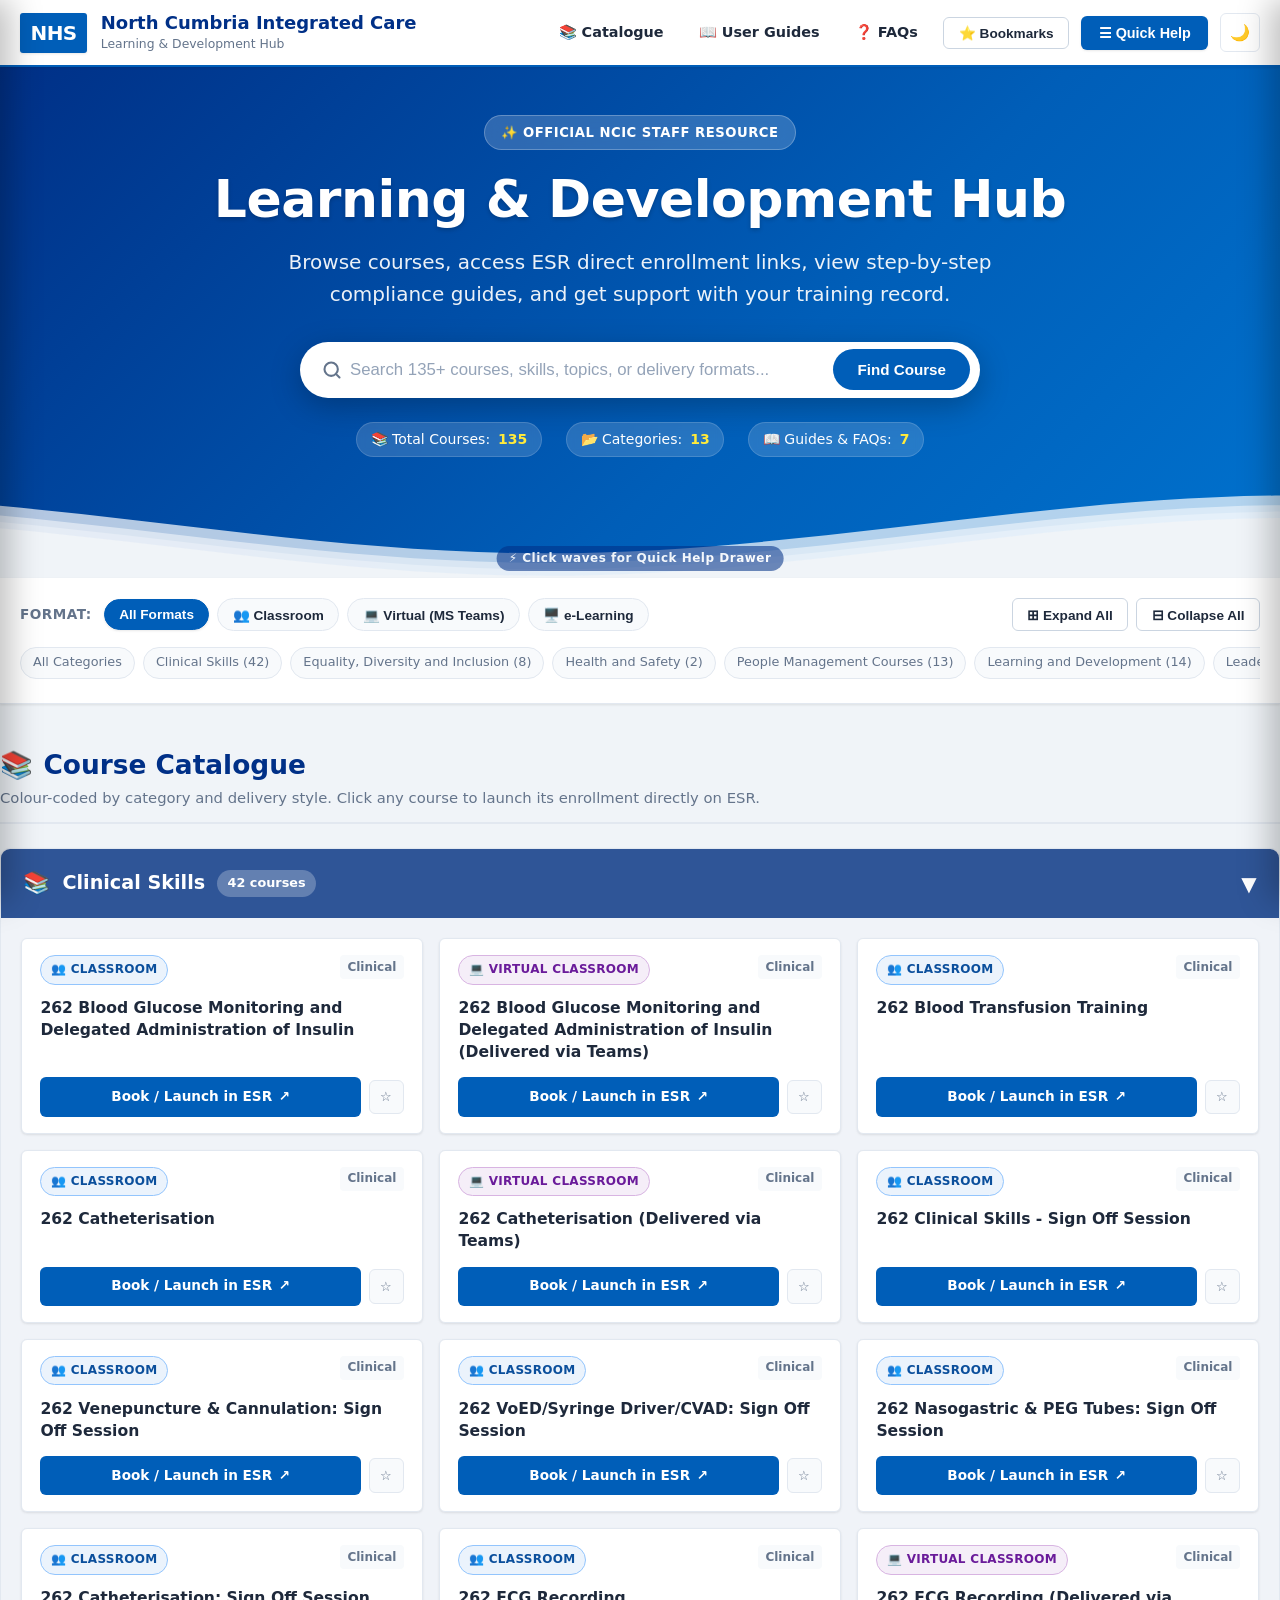
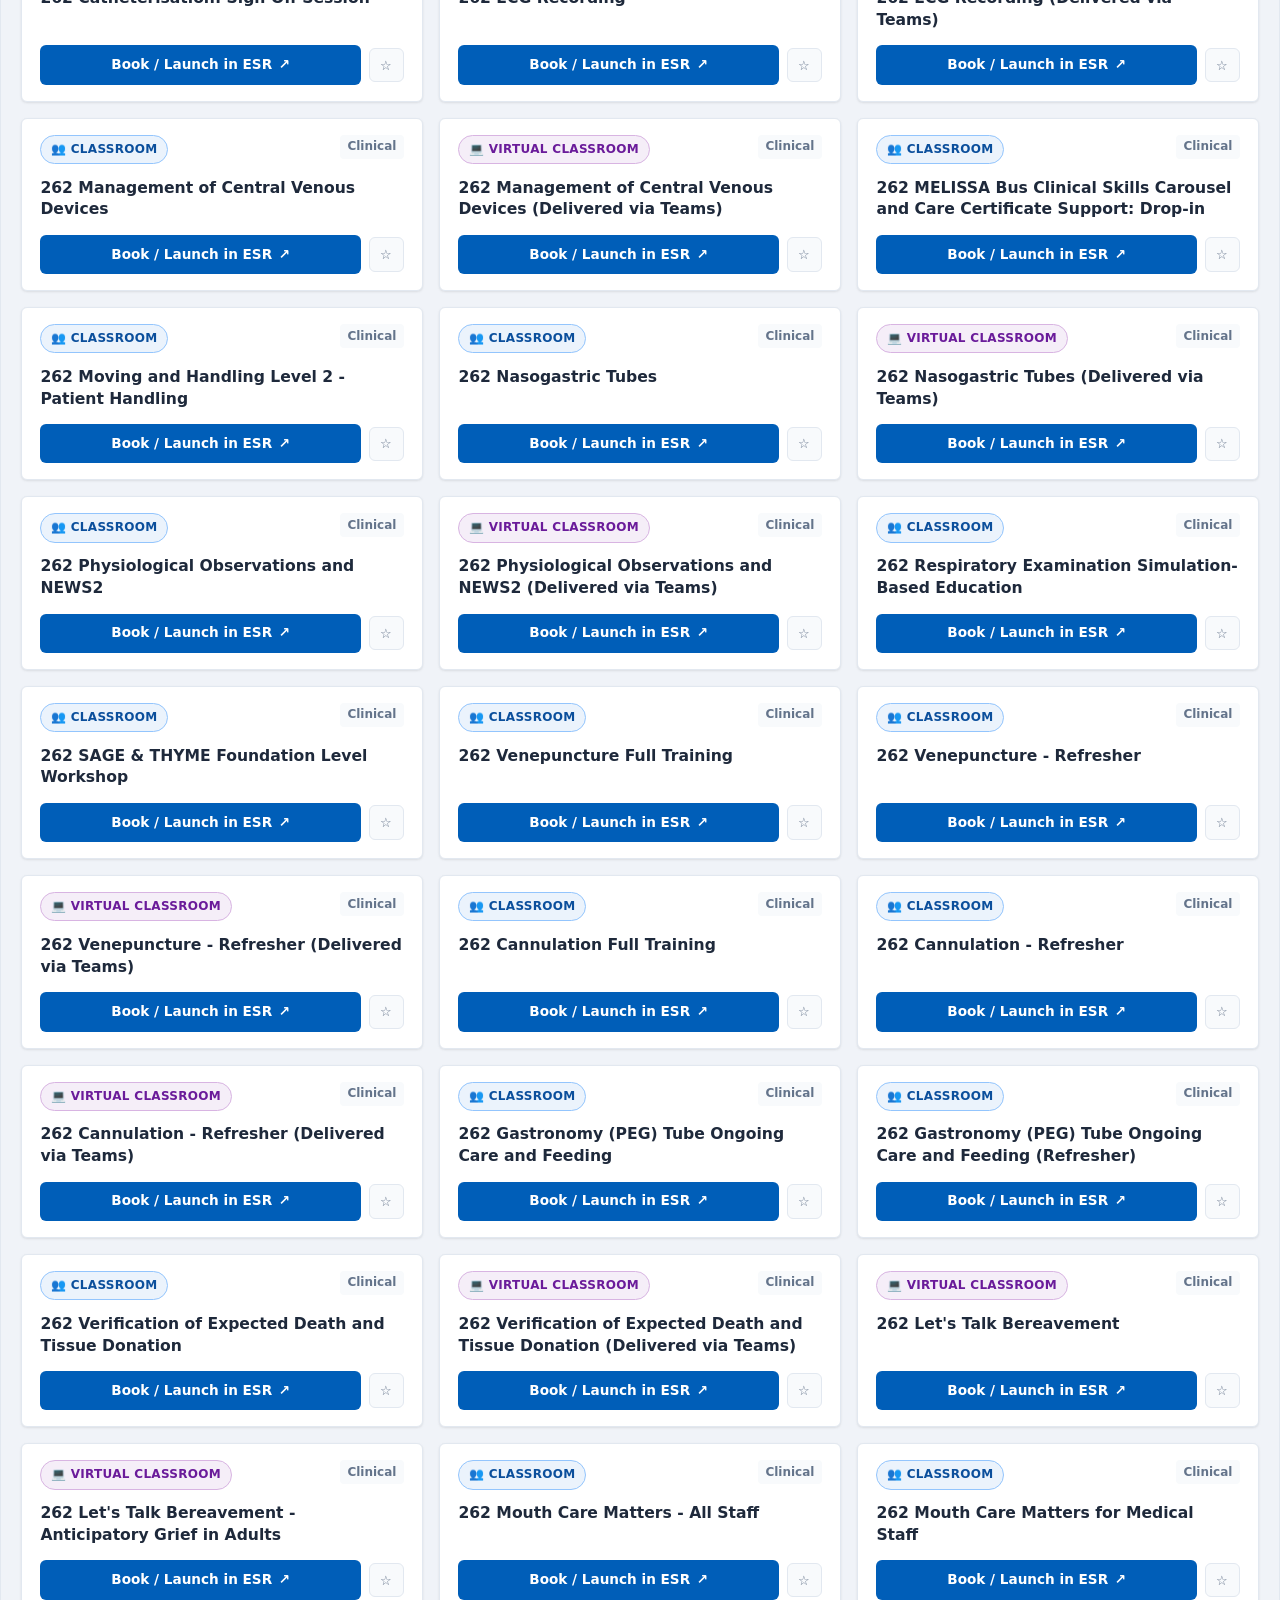
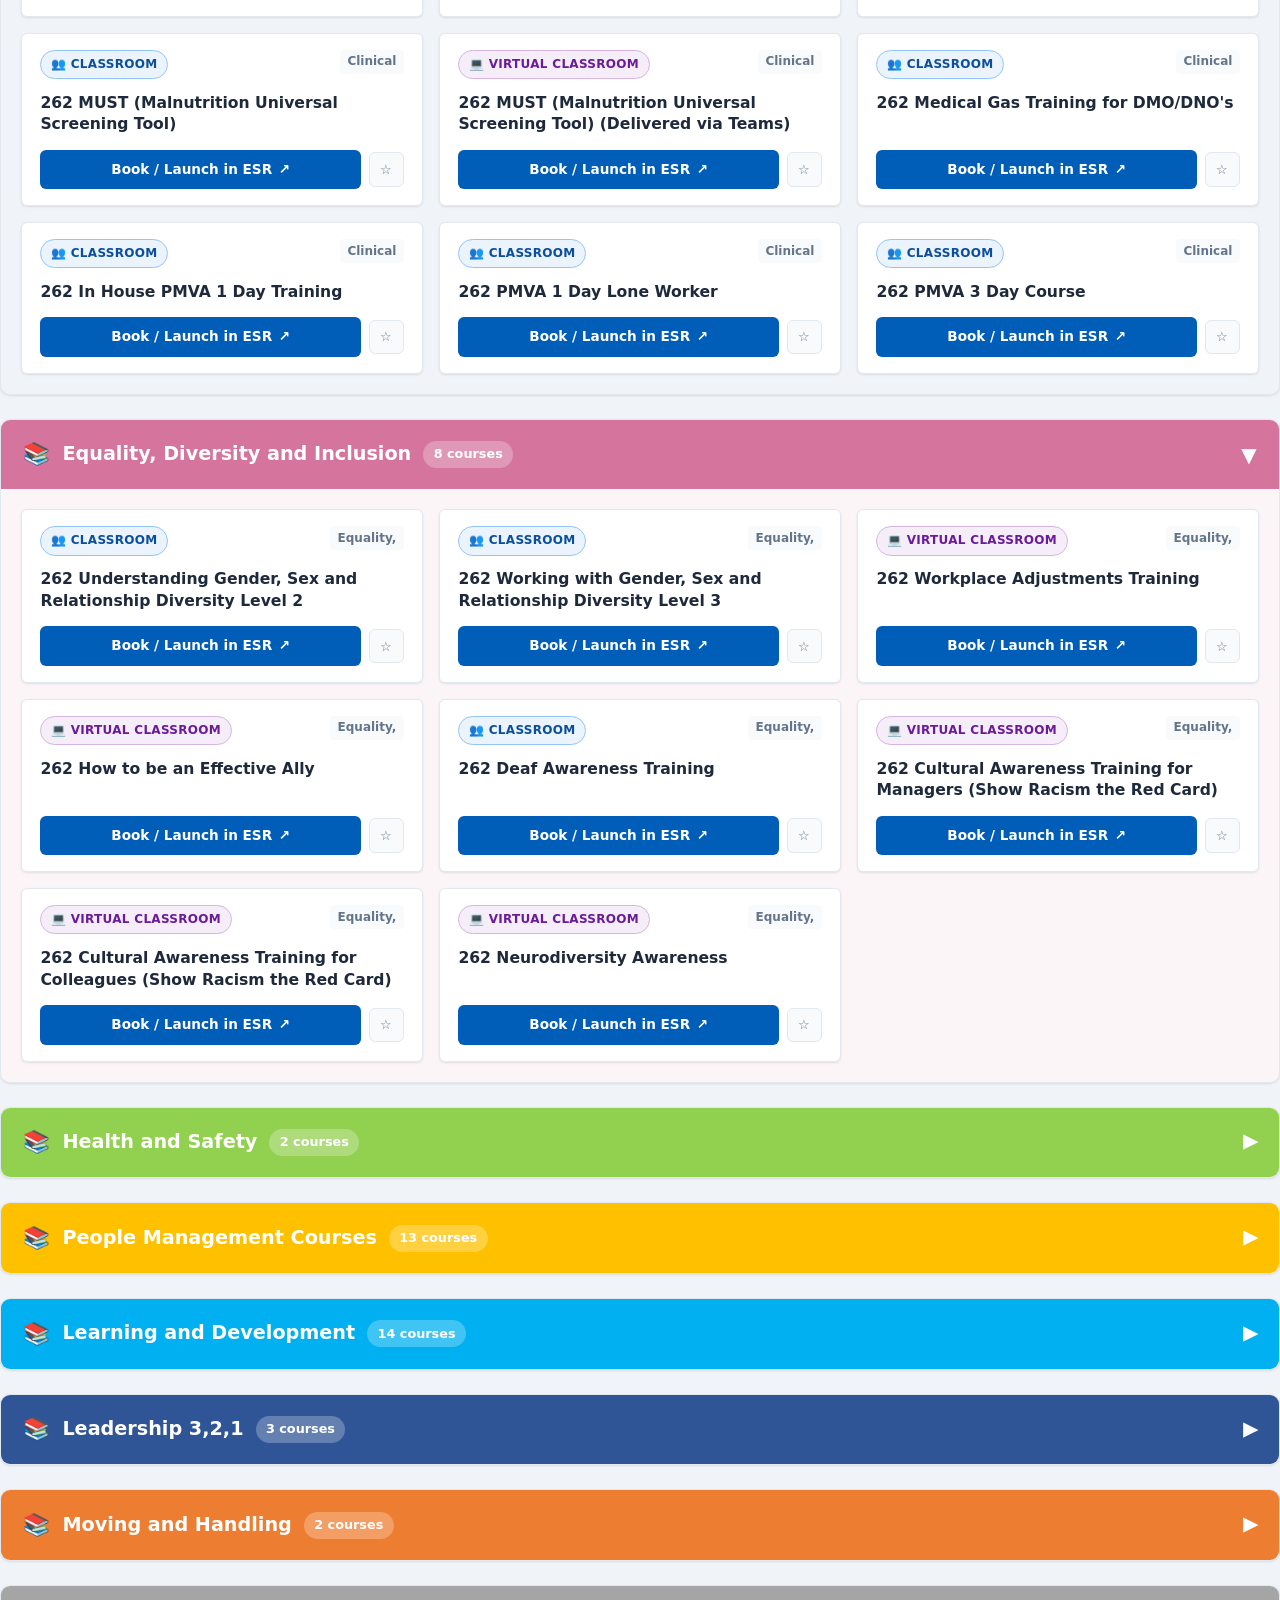
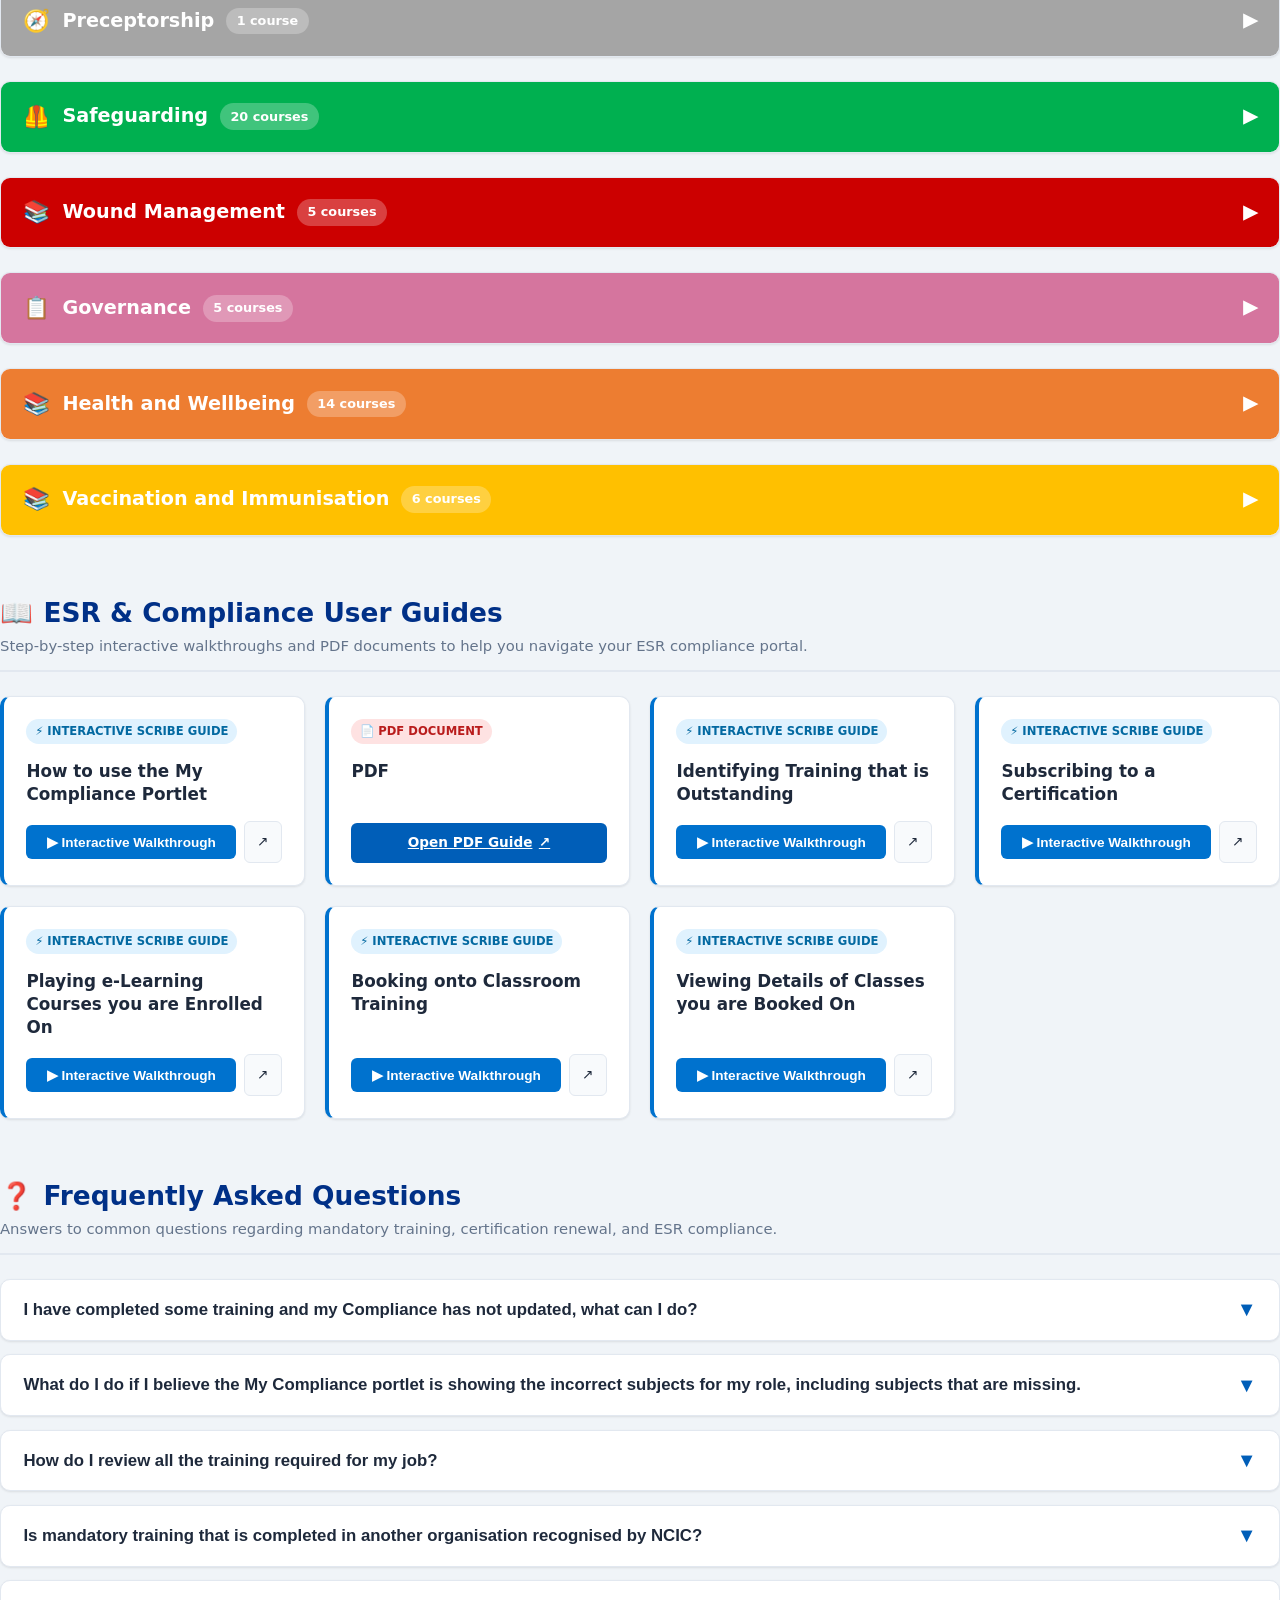
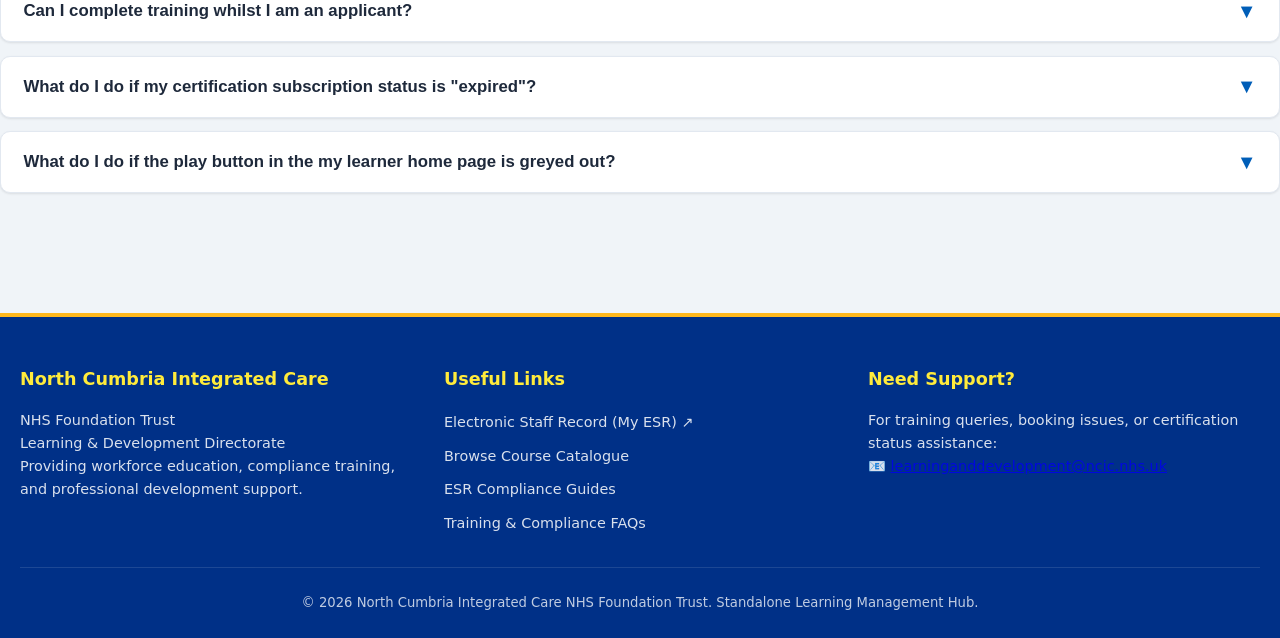
==== index.html @ 0f199d9f "new file:   .DS_Store 	new file:   OldCode.html 	new file:   README.md 	new file:   css/styles.css 	" ====
<!DOCTYPE html>
<html lang="en-GB">
<head>
  <meta charset="UTF-8">
  <meta name="viewport" content="width=device-width, initial-scale=1.0">
  <meta name="description" content="NCIC Learning & Development Hub - Course catalogue, ESR booking links, user guides, and compliance training for North Cumbria Integrated Care NHS Foundation Trust.">
  <meta name="theme-color" content="#005EB8">
  <title>NCIC Learning Management | Learning & Development Hub</title>

  <!-- Preconnect & Stylesheet -->
  <link rel="stylesheet" href="css/styles.css">
  <link rel="icon" href="data:image/svg+xml,<svg xmlns='http://www.w3.org/2000/svg' viewBox='0 0 100 100'><rect width='100' height='100' fill='%23005EB8'/><text x='50%' y='65%' font-family='sans-serif' font-weight='bold' font-size='40' fill='white' text-anchor='middle'>NHS</text></svg>">
</head>
<body>

  <!-- Accessible Skip Link -->
  <a href="#catalogue" class="skip-link">Skip to main course catalogue</a>

  <!-- ==========================================================================
       Site Header
       ========================================================================== -->
  <header class="site-header" role="banner">
    <div class="container header-container">
      <a href="#top" class="brand-section" aria-label="NCIC Learning Management Home">
        <div class="nhs-logo-badge">NHS</div>
        <div class="brand-text">
          <span class="brand-title">North Cumbria Integrated Care</span>
          <span class="brand-sub">Learning &amp; Development Hub</span>
        </div>
      </a>

      <nav class="nav-actions" role="navigation" aria-label="Main Navigation">
        <ul class="nav-links">
          <li><a href="#catalogue" class="nav-link">📚 Catalogue</a></li>
          <li><a href="#guides" class="nav-link">📖 User Guides</a></li>
          <li><a href="#faqs" class="nav-link">❓ FAQs</a></li>
        </ul>

        <!-- Bookmarks Trigger -->
        <button id="btnBookmarksTrigger" class="btn-secondary" aria-label="View Saved Bookmarks" title="View Saved Bookmarks">
          <span>⭐ Bookmarks</span>
          <span id="bookmarkBadge" class="badge" style="display:none;">0</span>
        </button>

        <!-- Help Drawer Trigger -->
        <button id="btnHelpTrigger" class="btn-drawer-trigger" aria-label="Open Quick Help Drawer">
          <span>☰ Quick Help</span>
        </button>

        <!-- Dark / Light Theme Toggle -->
        <button id="themeToggleBtn" class="theme-toggle-btn" aria-label="Toggle Dark Mode" title="Toggle theme">
          🌙
        </button>
      </nav>
    </div>
  </header>

  <!-- ==========================================================================
       Hero Section with Gentle Waves
       ========================================================================== -->
  <section class="hero-section" id="top">
    <div class="container hero-inner">
      <div class="hero-pill">✨ Official NCIC Staff Resource</div>
      <h1 class="hero-title">Learning &amp; Development Hub</h1>
      <p class="hero-description">
        Browse courses, access ESR direct enrollment links, view step-by-step compliance guides, and get support with your training record.
      </p>

      <!-- Instant Live Search Bar -->
      <div class="hero-search-wrapper">
        <div class="hero-search-box">
          <svg width="20" height="20" viewBox="0 0 24 24" fill="none" stroke="currentColor" stroke-width="2.5" stroke-linecap="round" stroke-linejoin="round" aria-hidden="true">
            <circle cx="11" cy="11" r="8"></circle>
            <line x1="21" y1="21" x2="16.65" y2="16.65"></line>
          </svg>
          <input 
            type="search" 
            id="heroSearchInput" 
            class="hero-search-input" 
            placeholder="Search 135+ courses, skills, topics, or delivery formats..." 
            aria-label="Search courses"
            autocomplete="off"
          >
          <button id="heroSearchClear" class="hero-search-clear" aria-label="Clear search input">✕</button>
          <button id="heroSearchBtn" class="hero-search-btn" aria-label="Search">Find Course</button>
        </div>
      </div>

      <!-- Quick Metrics -->
      <div class="hero-quick-stats">
        <div class="hero-stat-badge">
          <span>📚 Total Courses:</span>
          <strong id="statTotalCourses">135</strong>
        </div>
        <div class="hero-stat-badge">
          <span>📂 Categories:</span>
          <strong id="statTotalCategories">13</strong>
        </div>
        <div class="hero-stat-badge">
          <span>📖 Guides &amp; FAQs:</span>
          <strong id="statTotalGuides">14</strong>
        </div>
      </div>
    </div>

    <!-- Gentle Wave SVG Parallax (Clickable Trigger for Help Drawer) -->
    <div class="waves-container" id="waveClickTrigger" title="Click wave banner to open quick help">
      <svg class="wavesflex" xmlns="http://www.w3.org/2000/svg" xmlns:xlink="http://www.w3.org/1999/xlink" viewBox="0 24 150 28" preserveAspectRatio="none" shape-rendering="auto">
        <defs>
          <path id="gentle-wave" d="M-160 44c30 0 58-18 88-18s 58 18 88 18 58-18 88-18 58 18 88 18 v44h-352z" />
        </defs>
        <g class="wavesparallax">
          <use xlink:href="#gentle-wave" x="48" y="0" fill="rgba(255,255,255,0.7)" />
          <use xlink:href="#gentle-wave" x="48" y="3" fill="rgba(255,255,255,0.5)" />
          <use xlink:href="#gentle-wave" x="48" y="5" fill="rgba(255,255,255,0.3)" />
          <use xlink:href="#gentle-wave" x="48" y="7" fill="var(--bg-page)" />
        </g>
      </svg>
      <div class="wave-hint">⚡ Click waves for Quick Help Drawer</div>
    </div>
  </section>

  <!-- ==========================================================================
       Controls & Filters Bar
       ========================================================================== -->
  <section class="controls-section" aria-label="Course Filters and Navigation">
    <div class="container controls-wrapper">
      
      <!-- Filter Row -->
      <div class="filter-row">
        <!-- Delivery Format Pills -->
        <div class="filter-group">
          <span class="filter-label">Format:</span>
          <button class="filter-pill format-filter-pill active" data-format="all">
            All Formats
          </button>
          <button class="filter-pill format-filter-pill" data-format="Classroom">
            👥 Classroom
          </button>
          <button class="filter-pill format-filter-pill" data-format="Virtual Classroom">
            💻 Virtual (MS Teams)
          </button>
          <button class="filter-pill format-filter-pill" data-format="e-Learning">
            🖥️ e-Learning
          </button>
        </div>

        <!-- Accordion Controls -->
        <div class="action-buttons-group">
          <button id="expandAllBtn" class="btn-secondary" title="Expand all categories">
            <span>⊞ Expand All</span>
          </button>
          <button id="collapseAllBtn" class="btn-secondary" title="Collapse all categories">
            <span>⊟ Collapse All</span>
          </button>
        </div>
      </div>

      <!-- Category Quick Jump Row -->
      <div class="category-jump-row" id="categoryJumpContainer" aria-label="Category Quick Links">
        <!-- Injected dynamically via JS -->
      </div>
    </div>
  </section>

  <!-- ==========================================================================
       Main Content Container
       ========================================================================== -->
  <main class="container main-content" id="mainContent">

    <!-- Active Filter / Search Results Bar -->
    <div id="resultsStatusBar" class="results-status-bar" style="display:none;">
      <div id="resultsCount" class="results-count">Showing matching courses</div>
      <button id="resultsResetBtn" class="results-reset-btn">✕ Reset Filters</button>
    </div>

    <!-- ======================================================================
         1. Course Catalogue Section
         ====================================================================== -->
    <section id="catalogue" class="content-section" aria-labelledby="catalogueHeading">
      <div class="section-header">
        <div>
          <h2 id="catalogueHeading" class="section-title">
            <span>📚</span> Course Catalogue
          </h2>
          <p class="section-subtitle">
            Colour-coded by category and delivery style. Click any course to launch its enrollment directly on ESR.
          </p>
        </div>
      </div>

      <!-- Categories & Courses Container -->
      <div id="categoriesContainer" class="categories-container">
        <!-- Rendered dynamically by js/app.js from js/data.js -->
      </div>

      <!-- Empty State -->
      <div id="emptyState" class="empty-state" style="display:none;">
        <div class="empty-state-icon">🔍</div>
        <h3>No courses found</h3>
        <p>We couldn't find any courses matching your current search and format filters. Try adjusting your keywords or clearing the filter.</p>
        <button class="btn-secondary" onclick="document.getElementById('resultsResetBtn').click()">Clear All Filters</button>
      </div>
    </section>

    <!-- ======================================================================
         2. User Guides & Compliance Help Section
         ====================================================================== -->
    <section id="guides" class="content-section" aria-labelledby="guidesHeading">
      <div class="section-header">
        <div>
          <h2 id="guidesHeading" class="section-title">
            <span>📖</span> ESR &amp; Compliance User Guides
          </h2>
          <p class="section-subtitle">
            Step-by-step interactive walkthroughs and PDF documents to help you navigate your ESR compliance portal.
          </p>
        </div>
      </div>

      <!-- Guides Grid Container -->
      <div id="guidesContainer" class="guides-grid">
        <!-- Rendered dynamically by js/app.js from js/data.js -->
      </div>
    </section>

    <!-- ======================================================================
         3. Frequently Asked Questions (FAQs) Section
         ====================================================================== -->
    <section id="faqs" class="content-section" aria-labelledby="faqsHeading">
      <div class="section-header">
        <div>
          <h2 id="faqsHeading" class="section-title">
            <span>❓</span> Frequently Asked Questions
          </h2>
          <p class="section-subtitle">
            Answers to common questions regarding mandatory training, certification renewal, and ESR compliance.
          </p>
        </div>
      </div>

      <!-- FAQs Container -->
      <div id="faqsContainer" class="faqs-container">
        <!-- Rendered dynamically by js/app.js from js/data.js -->
      </div>
    </section>
  </main>

  <!-- ==========================================================================
       Slide-out Help Drawer (Replaces old LifeRay Sidenav)
       ========================================================================== -->
  <div id="helpDrawerBackdrop" class="drawer-backdrop" aria-hidden="true"></div>
  <aside id="helpDrawer" class="help-drawer" role="dialog" aria-labelledby="drawerTitle" aria-modal="true">
    <div class="drawer-header">
      <h3 id="drawerTitle">Learning &amp; Development Help</h3>
      <button id="btnHelpClose" class="btn-drawer-close" aria-label="Close help drawer">✕</button>
    </div>
    <div class="drawer-body">
      
      <!-- Quick Navigation -->
      <div>
        <div class="drawer-section-title">Quick Navigation</div>
        <ul class="drawer-links-list">
          <li class="drawer-link-item">
            <a href="#catalogue" onclick="NCICApp.closeHelpDrawer()">
              <span>📚 Course Catalogue (135 Courses)</span>
              <span>→</span>
            </a>
          </li>
          <li class="drawer-link-item">
            <a href="#guides" onclick="NCICApp.closeHelpDrawer()">
              <span>📖 ScribeHow &amp; PDF Guides</span>
              <span>→</span>
            </a>
          </li>
          <li class="drawer-link-item">
            <a href="#faqs" onclick="NCICApp.closeHelpDrawer()">
              <span>❓ Compliance FAQs</span>
              <span>→</span>
            </a>
          </li>
        </ul>
      </div>

      <!-- Essential Guides Quick Links -->
      <div>
        <div class="drawer-section-title">Essential User Guides</div>
        <ul class="drawer-links-list">
          <li class="drawer-link-item">
            <a href="https://scribehow.com/embed/How_to_Use_the_Compliance_Portlet__9dOjYztbRxGKyPVBHEPkZg" target="_blank" rel="noopener noreferrer">
              <span>How to use My Compliance Portlet</span>
              <span>↗</span>
            </a>
          </li>
          <li class="drawer-link-item">
            <a href="https://my.esr.nhs.uk/dashboard/webdav/cumbria-partnership-nhs-trust-262-/document_library/L%26D/HowtoUsetheCompliancePortlet.pdf" target="_blank" rel="noopener noreferrer">
              <span>Compliance Portlet (PDF Guide)</span>
              <span>↗</span>
            </a>
          </li>
          <li class="drawer-link-item">
            <a href="https://scribehow.com/shared/How_to_Use_the_Compliance_Portlet_Copy__2Xdu0UgvQhKTuyWdU_F2lA#e8ec4826" target="_blank" rel="noopener noreferrer">
              <span>Subscribing to a Certification</span>
              <span>↗</span>
            </a>
          </li>
          <li class="drawer-link-item">
            <a href="https://scribehow.com/shared/How_to_Use_the_Compliance_Portlet_Copy__2Xdu0UgvQhKTuyWdU_F2lA#684f48f5" target="_blank" rel="noopener noreferrer">
              <span>Playing e-Learning Courses</span>
              <span>↗</span>
            </a>
          </li>
          <li class="drawer-link-item">
            <a href="https://scribehow.com/shared/How_to_Use_the_Compliance_Portlet_Copy__2Xdu0UgvQhKTuyWdU_F2lA#22b100c3" target="_blank" rel="noopener noreferrer">
              <span>Booking onto Classroom Training</span>
              <span>↗</span>
            </a>
          </li>
        </ul>
      </div>

      <!-- Contact L&D Team Card -->
      <div class="contact-card">
        <h4>Need further assistance?</h4>
        <p>If your training record has not updated or you have questions regarding role requirements, contact the L&amp;D Team:</p>
        <p>
          📧 <strong>Email:</strong> <a href="mailto:learninganddevelopment@ncic.nhs.uk">learninganddevelopment@ncic.nhs.uk</a>
        </p>
        <p style="font-size: 0.8rem; margin-top: 0.5rem; color: var(--text-muted);">
          Please allow up to 24 hours for completed e-learning and subscriptions to reflect in your My Compliance portlet.
        </p>
      </div>

    </div>
  </aside>

  <!-- ==========================================================================
       Slide-out Bookmarks Drawer
       ========================================================================== -->
  <div id="bookmarksDrawerBackdrop" class="drawer-backdrop" aria-hidden="true"></div>
  <aside id="bookmarksDrawer" class="bookmarks-drawer" role="dialog" aria-labelledby="bookmarksTitle" aria-modal="true">
    <div class="drawer-header" style="background: var(--nhs-blue);">
      <h3 id="bookmarksTitle">⭐ My Saved Courses</h3>
      <button id="btnBookmarksClose" class="btn-drawer-close" aria-label="Close bookmarks drawer">✕</button>
    </div>
    <div class="drawer-body">
      <p style="font-size: 0.85rem; color: var(--text-muted);">
        Your shortlisted courses are saved in this browser for quick reference when logging into ESR.
      </p>
      <ul id="bookmarksList" class="bookmarks-list">
        <!-- Rendered dynamically -->
      </ul>
      <div style="margin-top: auto; padding-top: 1rem; border-top: 1px solid var(--border-light); display: flex; gap: 0.5rem;">
        <button id="btnClearBookmarks" class="btn-secondary" style="flex: 1; color: var(--nhs-emergency-red); justify-content: center;">
          Clear All
        </button>
        <button class="btn-secondary" onclick="window.print()" style="flex: 1; justify-content: center;">
          🖨️ Print List
        </button>
      </div>
    </div>
  </aside>

  <!-- ==========================================================================
       ScribeHow Interactive Preview Modal
       ========================================================================== -->
  <div id="guideModalBackdrop" class="modal-backdrop" aria-hidden="true">
    <div id="guideModal" class="modal-dialog" role="dialog" aria-labelledby="guideModalTitle" aria-modal="true">
      <div class="modal-header">
        <h3 id="guideModalTitle">Interactive Walkthrough</h3>
        <button id="btnGuideModalClose" class="btn-modal-close" aria-label="Close walkthrough modal">✕</button>
      </div>
      <div class="modal-body">
        <iframe id="guideModalIframe" class="modal-iframe" title="ScribeHow Walkthrough Viewer" src="about:blank" allowfullscreen></iframe>
      </div>
    </div>
  </div>

  <!-- Toast Notification Popup -->
  <div id="toastNotification" class="toast-notification" role="status" aria-live="polite"></div>

  <!-- ==========================================================================
       Site Footer
       ========================================================================== -->
  <footer class="site-footer" role="contentinfo">
    <div class="container">
      <div class="footer-grid">
        <div class="footer-col">
          <h4>North Cumbria Integrated Care</h4>
          <p>
            NHS Foundation Trust<br>
            Learning &amp; Development Directorate<br>
            Providing workforce education, compliance training, and professional development support.
          </p>
        </div>
        <div class="footer-col">
          <h4>Useful Links</h4>
          <ul class="footer-links">
            <li><a href="https://my.esr.nhs.uk" target="_blank" rel="noopener noreferrer">Electronic Staff Record (My ESR) ↗</a></li>
            <li><a href="#catalogue">Browse Course Catalogue</a></li>
            <li><a href="#guides">ESR Compliance Guides</a></li>
            <li><a href="#faqs">Training &amp; Compliance FAQs</a></li>
          </ul>
        </div>
        <div class="footer-col">
          <h4>Need Support?</h4>
          <p>
            For training queries, booking issues, or certification status assistance:<br>
            📧 <a href="mailto:learninganddevelopment@ncic.nhs.uk">learninganddevelopment@ncic.nhs.uk</a>
          </p>
        </div>
      </div>
      <div class="footer-bottom">
        <p>&copy; 2026 North Cumbria Integrated Care NHS Foundation Trust. Standalone Learning Management Hub.</p>
      </div>
    </div>
  </footer>

  <!-- Scripts -->
  <script src="js/data.js"></script>
  <script src="js/app.js"></script>
</body>
</html>
---- css/styles.css ----
/* ==========================================================================
   NCIC Learning & Development Management Hub - Stylesheet
   Design System: NHS Digital / Modern Clean Aesthetic
   ========================================================================== */

:root {
  /* NHS Core Color Palette */
  --nhs-blue: #005EB8;
  --nhs-dark-blue: #003087;
  --nhs-bright-blue: #0072CE;
  --nhs-light-blue: #41B6E6;
  --nhs-aqua-green: #00A499;
  --nhs-green: #007F3B;
  --nhs-dark-pink: #7C2855;
  --nhs-yellow: #FFB81C;
  --nhs-warm-yellow: #FFEB3B;
  --nhs-emergency-red: #DA291C;
  
  /* Neutral Palette */
  --bg-page: #F0F4F8;
  --bg-surface: #FFFFFF;
  --bg-surface-elevated: #FFFFFF;
  --bg-subtle: #F8FAFC;
  --text-main: #1E293B;
  --text-muted: #64748B;
  --text-inverse: #FFFFFF;
  --border-light: #E2E8F0;
  --border-subtle: #CBD5E1;
  --border-focus: #FFEB3B;

  /* Shadows */
  --shadow-sm: 0 1px 3px rgba(0, 0, 0, 0.06), 0 1px 2px rgba(0, 0, 0, 0.04);
  --shadow-md: 0 4px 6px -1px rgba(0, 0, 0, 0.08), 0 2px 4px -1px rgba(0, 0, 0, 0.04);
  --shadow-lg: 0 10px 25px -3px rgba(0, 0, 0, 0.09), 0 4px 6px -2px rgba(0, 0, 0, 0.04);
  --shadow-xl: 0 20px 30px -10px rgba(0, 48, 135, 0.15);

  /* Delivery Format Colors */
  --fmt-classroom-bg: #EBF3FC;
  --fmt-classroom-text: #0B4F9C;
  --fmt-classroom-border: #93C5FD;
  --fmt-classroom-badge: #2F5597;

  --fmt-virtual-bg: #F5EEF8;
  --fmt-virtual-text: #6A1B9A;
  --fmt-virtual-border: #D8B4E2;
  --fmt-virtual-badge: #8E24AA;

  --fmt-elearning-bg: #E8F5E9;
  --fmt-elearning-text: #1B5E20;
  --fmt-elearning-border: #A5D6A7;
  --fmt-elearning-badge: #2E7D32;

  /* Layout & Transitions */
  --radius-sm: 6px;
  --radius-md: 10px;
  --radius-lg: 16px;
  --radius-full: 9999px;
  --transition-fast: 150ms cubic-bezier(0.4, 0, 0.2, 1);
  --transition-normal: 250ms cubic-bezier(0.4, 0, 0.2, 1);
  --font-family: system-ui, -apple-system, BlinkMacSystemFont, 'Segoe UI', Roboto, Helvetica, Arial, sans-serif;
  --container-max: 1280px;
}

/* Dark Mode Overrides */
[data-theme="dark"] {
  --bg-page: #0F172A;
  --bg-surface: #1E293B;
  --bg-surface-elevated: #334155;
  --bg-subtle: #192231;
  --text-main: #F1F5F9;
  --text-muted: #94A3B8;
  --border-light: #334155;
  --border-subtle: #475569;
  --shadow-sm: 0 1px 3px rgba(0, 0, 0, 0.3);
  --shadow-md: 0 4px 8px rgba(0, 0, 0, 0.4);
  --shadow-lg: 0 10px 25px rgba(0, 0, 0, 0.5);

  --fmt-classroom-bg: #1e293b;
  --fmt-classroom-text: #93c5fd;
  --fmt-classroom-border: #3b82f6;

  --fmt-virtual-bg: #2d1e3e;
  --fmt-virtual-text: #e9d5ff;
  --fmt-virtual-border: #a855f7;

  --fmt-elearning-bg: #143520;
  --fmt-elearning-text: #a7f3d0;
  --fmt-elearning-border: #10b981;
}

/* Base Reset */
*, *::before, *::after {
  box-sizing: border-box;
  margin: 0;
  padding: 0;
}

html {
  scroll-behavior: smooth;
  font-size: 16px;
}

body {
  font-family: var(--font-family);
  background-color: var(--bg-page);
  color: var(--text-main);
  line-height: 1.6;
  min-height: 100vh;
  display: flex;
  flex-direction: column;
  -webkit-font-smoothing: antialiased;
  -moz-osx-font-smoothing: grayscale;
}

/* Skip link for accessibility */
.skip-link {
  position: absolute;
  top: -50px;
  left: 20px;
  background: var(--nhs-yellow);
  color: #000;
  padding: 10px 16px;
  font-weight: 700;
  z-index: 10000;
  border-radius: var(--radius-sm);
  transition: top var(--transition-fast);
  text-decoration: none;
}
.skip-link:focus {
  top: 15px;
}

.container {
  width: 100%;
  max-width: var(--container-max);
  margin-left: auto;
  margin-right: auto;
  padding-left: 1.25rem;
  padding-right: 1.25rem;
}

/* ==========================================================================
   Header & Top Navigation
   ========================================================================== */
.site-header {
  position: sticky;
  top: 0;
  background: rgba(255, 255, 255, 0.95);
  backdrop-filter: blur(10px);
  border-bottom: 2px solid var(--nhs-blue);
  z-index: 1000;
  box-shadow: var(--shadow-sm);
  transition: background-color var(--transition-normal);
}

[data-theme="dark"] .site-header {
  background: rgba(30, 41, 59, 0.95);
  border-bottom-color: var(--nhs-bright-blue);
}

.header-container {
  display: flex;
  align-items: center;
  justify-content: space-between;
  padding-top: 0.75rem;
  padding-bottom: 0.75rem;
  gap: 1rem;
}

.brand-section {
  display: flex;
  align-items: center;
  gap: 0.85rem;
  text-decoration: none;
  color: var(--text-main);
}

.nhs-logo-badge {
  background-color: var(--nhs-blue);
  color: #FFFFFF;
  font-weight: 900;
  font-size: 1.25rem;
  padding: 0.25rem 0.65rem;
  border-radius: 3px;
  letter-spacing: -0.5px;
  box-shadow: var(--shadow-sm);
}

.brand-text {
  display: flex;
  flex-direction: column;
}

.brand-title {
  font-size: 1.125rem;
  font-weight: 700;
  color: var(--nhs-dark-blue);
  line-height: 1.2;
}

[data-theme="dark"] .brand-title {
  color: var(--text-main);
}

.brand-sub {
  font-size: 0.775rem;
  color: var(--text-muted);
  font-weight: 500;
}

.nav-actions {
  display: flex;
  align-items: center;
  gap: 0.75rem;
}

.nav-links {
  display: flex;
  align-items: center;
  gap: 0.5rem;
  list-style: none;
}

.nav-link {
  display: inline-flex;
  align-items: center;
  gap: 0.4rem;
  padding: 0.5rem 0.85rem;
  font-size: 0.9rem;
  font-weight: 600;
  color: var(--text-main);
  text-decoration: none;
  border-radius: var(--radius-sm);
  transition: all var(--transition-fast);
}

.nav-link:hover, .nav-link:focus-visible {
  background-color: var(--bg-subtle);
  color: var(--nhs-blue);
}

.btn-drawer-trigger {
  display: inline-flex;
  align-items: center;
  gap: 0.5rem;
  background-color: var(--nhs-blue);
  color: #FFFFFF;
  border: none;
  padding: 0.55rem 1.1rem;
  font-size: 0.9rem;
  font-weight: 600;
  border-radius: var(--radius-sm);
  cursor: pointer;
  box-shadow: var(--shadow-sm);
  transition: all var(--transition-fast);
}

.btn-drawer-trigger:hover {
  background-color: var(--nhs-dark-blue);
  transform: translateY(-1px);
}

.theme-toggle-btn {
  background: transparent;
  border: 1px solid var(--border-light);
  color: var(--text-main);
  padding: 0.55rem;
  border-radius: var(--radius-sm);
  cursor: pointer;
  font-size: 1rem;
  display: flex;
  align-items: center;
  justify-content: center;
  transition: all var(--transition-fast);
}

.theme-toggle-btn:hover {
  background-color: var(--bg-subtle);
}

/* ==========================================================================
   Hero Section with Gentle Waves Parallax
   ========================================================================== */
.hero-section {
  position: relative;
  background: linear-gradient(135deg, #003087 0%, #005EB8 60%, #0072CE 100%);
  color: #FFFFFF;
  overflow: hidden;
  padding-top: 3rem;
  text-align: center;
}

.hero-inner {
  position: relative;
  z-index: 2;
  padding-bottom: 2rem;
}

.hero-pill {
  display: inline-flex;
  align-items: center;
  gap: 0.5rem;
  background: rgba(255, 255, 255, 0.18);
  backdrop-filter: blur(8px);
  padding: 0.35rem 1rem;
  border-radius: var(--radius-full);
  font-size: 0.825rem;
  font-weight: 600;
  letter-spacing: 0.5px;
  text-transform: uppercase;
  margin-bottom: 1.25rem;
  border: 1px solid rgba(255, 255, 255, 0.25);
}

.hero-title {
  font-size: clamp(2rem, 4.5vw, 3.25rem);
  font-weight: 800;
  line-height: 1.15;
  margin-bottom: 1rem;
  letter-spacing: -0.5px;
  text-shadow: 0 2px 4px rgba(0, 0, 0, 0.2);
}

.hero-description {
  font-size: clamp(1rem, 2vw, 1.25rem);
  max-width: 720px;
  margin: 0 auto 2rem auto;
  opacity: 0.92;
  font-weight: 400;
}

/* Hero Search Bar */
.hero-search-wrapper {
  max-width: 680px;
  margin: 0 auto 1.5rem auto;
  position: relative;
}

.hero-search-box {
  display: flex;
  align-items: center;
  background: #FFFFFF;
  border-radius: var(--radius-full);
  padding: 0.35rem 0.5rem 0.35rem 1.25rem;
  box-shadow: 0 8px 30px rgba(0, 0, 0, 0.25);
  border: 2px solid transparent;
  transition: all var(--transition-fast);
}

.hero-search-box:focus-within {
  border-color: var(--nhs-yellow);
  box-shadow: 0 0 0 4px rgba(255, 235, 59, 0.4);
}

.hero-search-box svg {
  color: var(--text-muted);
  flex-shrink: 0;
  margin-right: 0.5rem;
}

.hero-search-input {
  width: 100%;
  border: none;
  outline: none;
  font-size: 1.05rem;
  color: #1E293B;
  background: transparent;
}

.hero-search-input::placeholder {
  color: #94A3B8;
}

.hero-search-clear {
  background: none;
  border: none;
  color: var(--text-muted);
  cursor: pointer;
  padding: 0.5rem;
  border-radius: var(--radius-full);
  display: none;
  align-items: center;
  justify-content: center;
}

.hero-search-clear:hover {
  color: var(--text-main);
}

.hero-search-btn {
  background: var(--nhs-blue);
  color: #FFFFFF;
  border: none;
  border-radius: var(--radius-full);
  padding: 0.75rem 1.5rem;
  font-weight: 700;
  font-size: 0.95rem;
  cursor: pointer;
  transition: background-color var(--transition-fast);
  flex-shrink: 0;
}

.hero-search-btn:hover {
  background: var(--nhs-dark-blue);
}

.hero-quick-stats {
  display: flex;
  justify-content: center;
  gap: 1.5rem;
  flex-wrap: wrap;
  margin-top: 1.5rem;
}

.hero-stat-badge {
  display: inline-flex;
  align-items: center;
  gap: 0.5rem;
  font-size: 0.875rem;
  background: rgba(255, 255, 255, 0.15);
  backdrop-filter: blur(4px);
  padding: 0.35rem 0.85rem;
  border-radius: var(--radius-full);
  border: 1px solid rgba(255, 255, 255, 0.15);
}

.hero-stat-badge strong {
  font-weight: 700;
  color: var(--nhs-warm-yellow);
}

/* Gentle Waves SVG Animation */
.waves-container {
  position: relative;
  width: 100%;
  height: 90px;
  margin-bottom: -1px;
  min-height: 70px;
  cursor: pointer;
}

.wavesflex {
  display: block;
  width: 100%;
  height: 90px;
}

.wavesparallax > use {
  animation: move-forever 25s cubic-bezier(0.55, 0.5, 0.45, 0.5) infinite;
}

.wavesparallax > use:nth-child(1) {
  animation-delay: -2s;
  animation-duration: 7s;
}

.wavesparallax > use:nth-child(2) {
  animation-delay: -3s;
  animation-duration: 10s;
}

.wavesparallax > use:nth-child(3) {
  animation-delay: -4s;
  animation-duration: 13s;
}

.wavesparallax > use:nth-child(4) {
  animation-delay: -5s;
  animation-duration: 20s;
}

@keyframes move-forever {
  0% {
    transform: translate3d(-90px, 0, 0);
  }
  100% {
    transform: translate3d(85px, 0, 0);
  }
}

.wave-hint {
  position: absolute;
  bottom: 8px;
  left: 50%;
  transform: translateX(-50%);
  background: rgba(0, 48, 135, 0.7);
  color: #FFFFFF;
  font-size: 0.75rem;
  padding: 0.2rem 0.75rem;
  border-radius: var(--radius-full);
  pointer-events: none;
  font-weight: 600;
  letter-spacing: 0.5px;
  opacity: 0.8;
}

/* ==========================================================================
   Filter & Controls Bar
   ========================================================================== */
.controls-section {
  background: var(--bg-surface);
  border-bottom: 1px solid var(--border-light);
  padding: 1.25rem 0;
  box-shadow: var(--shadow-sm);
  position: relative;
  z-index: 10;
}

.controls-wrapper {
  display: flex;
  flex-direction: column;
  gap: 1rem;
}

.filter-row {
  display: flex;
  align-items: center;
  justify-content: space-between;
  flex-wrap: wrap;
  gap: 1rem;
}

.filter-group {
  display: flex;
  align-items: center;
  gap: 0.5rem;
  flex-wrap: wrap;
}

.filter-label {
  font-size: 0.85rem;
  font-weight: 700;
  color: var(--text-muted);
  text-transform: uppercase;
  letter-spacing: 0.5px;
  margin-right: 0.25rem;
}

.filter-pill {
  display: inline-flex;
  align-items: center;
  gap: 0.4rem;
  padding: 0.45rem 0.9rem;
  border-radius: var(--radius-full);
  border: 1px solid var(--border-light);
  background: var(--bg-subtle);
  color: var(--text-main);
  font-size: 0.85rem;
  font-weight: 600;
  cursor: pointer;
  transition: all var(--transition-fast);
}

.filter-pill:hover {
  background: var(--border-light);
}

.filter-pill.active {
  background: var(--nhs-blue);
  color: #FFFFFF;
  border-color: var(--nhs-blue);
  box-shadow: var(--shadow-sm);
}

.filter-pill .badge {
  background: rgba(0, 0, 0, 0.1);
  padding: 0.1rem 0.4rem;
  border-radius: var(--radius-full);
  font-size: 0.75rem;
}

.filter-pill.active .badge {
  background: rgba(255, 255, 255, 0.25);
  color: #FFFFFF;
}

.action-buttons-group {
  display: flex;
  align-items: center;
  gap: 0.5rem;
}

.btn-secondary {
  display: inline-flex;
  align-items: center;
  gap: 0.4rem;
  padding: 0.45rem 0.9rem;
  border-radius: var(--radius-sm);
  border: 1px solid var(--border-subtle);
  background: var(--bg-surface);
  color: var(--text-main);
  font-size: 0.85rem;
  font-weight: 600;
  cursor: pointer;
  transition: all var(--transition-fast);
}

.btn-secondary:hover {
  background: var(--bg-subtle);
  border-color: var(--text-muted);
}

/* Category Quick Jump Pills */
.category-jump-row {
  display: flex;
  align-items: center;
  gap: 0.5rem;
  overflow-x: auto;
  padding-bottom: 0.25rem;
  scrollbar-width: thin;
}

.jump-pill {
  white-space: nowrap;
  font-size: 0.8rem;
  padding: 0.3rem 0.75rem;
  background: var(--bg-subtle);
  color: var(--text-muted);
  border: 1px solid var(--border-light);
  border-radius: var(--radius-full);
  text-decoration: none;
  font-weight: 500;
  transition: all var(--transition-fast);
}

.jump-pill:hover {
  color: var(--nhs-blue);
  border-color: var(--nhs-blue);
  background: var(--bg-surface);
}

/* ==========================================================================
   Main Content Layout
   ========================================================================== */
.main-content {
  flex: 1;
  padding: 2.5rem 0 4rem 0;
}

.content-section {
  margin-bottom: 3.5rem;
}

.section-header {
  display: flex;
  align-items: center;
  justify-content: space-between;
  margin-bottom: 1.5rem;
  border-bottom: 2px solid var(--border-light);
  padding-bottom: 0.75rem;
}

.section-title {
  font-size: 1.65rem;
  font-weight: 800;
  color: var(--nhs-dark-blue);
  display: flex;
  align-items: center;
  gap: 0.65rem;
}

[data-theme="dark"] .section-title {
  color: var(--text-main);
}

.section-subtitle {
  font-size: 0.925rem;
  color: var(--text-muted);
}

/* Results Status Bar */
.results-status-bar {
  display: flex;
  align-items: center;
  justify-content: space-between;
  background: var(--bg-surface);
  padding: 0.85rem 1.25rem;
  border-radius: var(--radius-md);
  border: 1px solid var(--border-light);
  margin-bottom: 1.5rem;
  box-shadow: var(--shadow-sm);
}

.results-count {
  font-size: 0.95rem;
  font-weight: 600;
  color: var(--text-main);
}

.results-count span {
  color: var(--nhs-blue);
  font-weight: 800;
}

.results-reset-btn {
  background: none;
  border: none;
  color: var(--nhs-emergency-red);
  font-size: 0.85rem;
  font-weight: 600;
  cursor: pointer;
  display: inline-flex;
  align-items: center;
  gap: 0.3rem;
}

.results-reset-btn:hover {
  text-decoration: underline;
}

/* ==========================================================================
   Course Catalogue Categories & Cards
   ========================================================================== */
.categories-container {
  display: flex;
  flex-direction: column;
  gap: 1.5rem;
}

.category-card {
  background: var(--bg-surface);
  border-radius: var(--radius-md);
  border: 1px solid var(--border-light);
  box-shadow: var(--shadow-sm);
  overflow: hidden;
  transition: box-shadow var(--transition-normal);
}

.category-card:hover {
  box-shadow: var(--shadow-md);
}

.category-header {
  display: flex;
  align-items: center;
  justify-content: space-between;
  padding: 1.1rem 1.4rem;
  background: var(--cat-color, var(--nhs-blue));
  color: #FFFFFF;
  cursor: pointer;
  user-select: none;
  transition: opacity var(--transition-fast);
}

.category-header:hover {
  opacity: 0.95;
}

.category-title-group {
  display: flex;
  align-items: center;
  gap: 0.75rem;
}

.category-icon {
  font-size: 1.35rem;
  display: flex;
  align-items: center;
}

.category-title {
  font-size: 1.2rem;
  font-weight: 700;
  margin: 0;
  color: #FFFFFF;
}

.category-count-badge {
  background: rgba(255, 255, 255, 0.25);
  color: #FFFFFF;
  padding: 0.2rem 0.65rem;
  border-radius: var(--radius-full);
  font-size: 0.8rem;
  font-weight: 700;
}

.category-toggle-icon {
  font-size: 1.25rem;
  transition: transform var(--transition-normal);
}

.category-card.collapsed .category-toggle-icon {
  transform: rotate(-90deg);
}

.category-card.collapsed .category-body {
  display: none;
}

.category-body {
  padding: 1.25rem;
  background: var(--cat-bg, var(--bg-subtle));
}

/* Course Cards Grid */
.courses-grid {
  display: grid;
  grid-template-columns: repeat(auto-fill, minmax(320px, 1fr));
  gap: 1rem;
}

.course-card {
  background: var(--bg-surface);
  border: 1px solid var(--border-light);
  border-radius: var(--radius-sm);
  padding: 1rem 1.15rem;
  display: flex;
  flex-direction: column;
  justify-content: space-between;
  gap: 0.85rem;
  box-shadow: var(--shadow-sm);
  transition: all var(--transition-fast);
  position: relative;
}

.course-card:hover {
  transform: translateY(-2px);
  box-shadow: var(--shadow-md);
  border-color: var(--border-subtle);
}

.course-card-top {
  display: flex;
  align-items: flex-start;
  justify-content: space-between;
  gap: 0.5rem;
}

.format-badge {
  display: inline-flex;
  align-items: center;
  gap: 0.35rem;
  font-size: 0.75rem;
  font-weight: 700;
  text-transform: uppercase;
  padding: 0.25rem 0.6rem;
  border-radius: var(--radius-full);
  letter-spacing: 0.3px;
}

.format-badge.classroom {
  background-color: var(--fmt-classroom-bg);
  color: var(--fmt-classroom-text);
  border: 1px solid var(--fmt-classroom-border);
}

.format-badge.virtual {
  background-color: var(--fmt-virtual-bg);
  color: var(--fmt-virtual-text);
  border: 1px solid var(--fmt-virtual-border);
}

.format-badge.elearning {
  background-color: var(--fmt-elearning-bg);
  color: var(--fmt-elearning-text);
  border: 1px solid var(--fmt-elearning-border);
}

.course-code-tag {
  font-size: 0.75rem;
  font-weight: 700;
  color: var(--text-muted);
  background: var(--bg-subtle);
  padding: 0.15rem 0.45rem;
  border-radius: 4px;
}

.course-title {
  font-size: 0.975rem;
  font-weight: 600;
  color: var(--text-main);
  line-height: 1.4;
}

.course-card-actions {
  display: flex;
  align-items: center;
  gap: 0.5rem;
  margin-top: auto;
}

.btn-book-esr {
  flex: 1;
  display: inline-flex;
  align-items: center;
  justify-content: center;
  gap: 0.4rem;
  background: var(--nhs-blue);
  color: #FFFFFF;
  text-decoration: none;
  font-size: 0.85rem;
  font-weight: 700;
  padding: 0.55rem 0.9rem;
  border-radius: var(--radius-sm);
  transition: all var(--transition-fast);
}

.btn-book-esr:hover {
  background: var(--nhs-dark-blue);
  box-shadow: var(--shadow-sm);
}

.btn-bookmark {
  background: var(--bg-subtle);
  border: 1px solid var(--border-light);
  color: var(--text-muted);
  padding: 0.55rem 0.65rem;
  border-radius: var(--radius-sm);
  cursor: pointer;
  display: inline-flex;
  align-items: center;
  justify-content: center;
  transition: all var(--transition-fast);
}

.btn-bookmark:hover {
  color: var(--nhs-yellow);
  border-color: var(--nhs-yellow);
  background: #FFFDE7;
}

.btn-bookmark.bookmarked {
  color: #E65100;
  background: #FFE082;
  border-color: #FFB300;
}

/* Empty State */
.empty-state {
  text-align: center;
  padding: 3.5rem 1rem;
  background: var(--bg-surface);
  border-radius: var(--radius-md);
  border: 2px dashed var(--border-subtle);
}

.empty-state-icon {
  font-size: 3rem;
  margin-bottom: 1rem;
  color: var(--text-muted);
}

.empty-state h3 {
  font-size: 1.25rem;
  margin-bottom: 0.5rem;
  color: var(--text-main);
}

.empty-state p {
  color: var(--text-muted);
  max-width: 450px;
  margin: 0 auto 1.25rem auto;
}

/* ==========================================================================
   User Guides & ScribeHow Section
   ========================================================================== */
.guides-grid {
  display: grid;
  grid-template-columns: repeat(auto-fill, minmax(300px, 1fr));
  gap: 1.25rem;
}

.guide-card {
  background: var(--bg-surface);
  border: 1px solid var(--border-light);
  border-radius: var(--radius-md);
  padding: 1.4rem;
  display: flex;
  flex-direction: column;
  justify-content: space-between;
  gap: 1rem;
  box-shadow: var(--shadow-sm);
  transition: all var(--transition-fast);
  border-left: 4px solid var(--nhs-bright-blue);
}

.guide-card:hover {
  transform: translateY(-2px);
  box-shadow: var(--shadow-md);
}

.guide-badge-row {
  display: flex;
  align-items: center;
  gap: 0.5rem;
}

.guide-badge {
  display: inline-flex;
  align-items: center;
  gap: 0.3rem;
  font-size: 0.725rem;
  font-weight: 700;
  text-transform: uppercase;
  padding: 0.2rem 0.55rem;
  border-radius: var(--radius-full);
}

.guide-badge.interactive {
  background: #E0F2FE;
  color: #0369A1;
}

.guide-badge.pdf {
  background: #FEE2E2;
  color: #B91C1C;
}

.guide-title {
  font-size: 1.05rem;
  font-weight: 700;
  color: var(--text-main);
  line-height: 1.35;
}

.guide-actions {
  display: flex;
  align-items: center;
  gap: 0.5rem;
  margin-top: auto;
}

.btn-guide-preview {
  flex: 1;
  display: inline-flex;
  align-items: center;
  justify-content: center;
  gap: 0.4rem;
  background: var(--nhs-bright-blue);
  color: #FFFFFF;
  border: none;
  font-size: 0.85rem;
  font-weight: 700;
  padding: 0.55rem 0.85rem;
  border-radius: var(--radius-sm);
  cursor: pointer;
  transition: background-color var(--transition-fast);
}

.btn-guide-preview:hover {
  background: var(--nhs-blue);
}

.btn-guide-external {
  display: inline-flex;
  align-items: center;
  justify-content: center;
  background: var(--bg-subtle);
  border: 1px solid var(--border-light);
  color: var(--text-main);
  text-decoration: none;
  font-size: 0.85rem;
  padding: 0.55rem 0.75rem;
  border-radius: var(--radius-sm);
  transition: all var(--transition-fast);
}

.btn-guide-external:hover {
  background: var(--border-light);
}

/* ==========================================================================
   Frequently Asked Questions (FAQs) Accordion
   ========================================================================== */
.faqs-container {
  display: flex;
  flex-direction: column;
  gap: 0.85rem;
}

.faq-item {
  background: var(--bg-surface);
  border: 1px solid var(--border-light);
  border-radius: var(--radius-md);
  overflow: hidden;
  box-shadow: var(--shadow-sm);
  transition: box-shadow var(--transition-fast);
}

.faq-item:hover {
  box-shadow: var(--shadow-md);
}

.faq-question-btn {
  width: 100%;
  display: flex;
  align-items: center;
  justify-content: space-between;
  padding: 1.15rem 1.4rem;
  background: transparent;
  border: none;
  text-align: left;
  font-size: 1.05rem;
  font-weight: 700;
  color: var(--text-main);
  cursor: pointer;
  gap: 1rem;
  transition: background-color var(--transition-fast);
}

.faq-question-btn:hover {
  background-color: var(--bg-subtle);
  color: var(--nhs-blue);
}

.faq-item.open .faq-question-btn {
  background-color: var(--bg-subtle);
  color: var(--nhs-blue);
  border-bottom: 1px solid var(--border-light);
}

.faq-icon {
  font-size: 1.25rem;
  color: var(--nhs-blue);
  transition: transform var(--transition-normal);
  flex-shrink: 0;
}

.faq-item.open .faq-icon {
  transform: rotate(180deg);
}

.faq-answer {
  display: none;
  padding: 1.4rem;
  color: var(--text-main);
  font-size: 0.95rem;
  line-height: 1.65;
  background: var(--bg-surface);
}

.faq-item.open .faq-answer {
  display: block;
}

.faq-answer ol, .faq-answer ul {
  margin: 0.75rem 0 0.75rem 1.5rem;
}

.faq-answer li {
  margin-bottom: 0.5rem;
}

/* ==========================================================================
   Help & Information Slide-out Drawer (Sidenav)
   ========================================================================== */
.drawer-backdrop {
  position: fixed;
  inset: 0;
  background: rgba(15, 23, 42, 0.6);
  backdrop-filter: blur(4px);
  z-index: 2000;
  opacity: 0;
  visibility: hidden;
  transition: all var(--transition-normal);
}

.drawer-backdrop.open {
  opacity: 1;
  visibility: visible;
}

.help-drawer {
  position: fixed;
  top: 0;
  right: 0;
  bottom: 0;
  width: 100%;
  max-width: 480px;
  background: var(--bg-surface);
  box-shadow: -10px 0 30px rgba(0, 0, 0, 0.25);
  z-index: 2001;
  transform: translateX(100%);
  transition: transform var(--transition-normal);
  display: flex;
  flex-direction: column;
}

.help-drawer.open {
  transform: translateX(0);
}

.drawer-header {
  display: flex;
  align-items: center;
  justify-content: space-between;
  padding: 1.25rem 1.5rem;
  background: var(--nhs-dark-blue);
  color: #FFFFFF;
}

.drawer-header h3 {
  font-size: 1.2rem;
  font-weight: 700;
}

.btn-drawer-close {
  background: none;
  border: none;
  color: #FFFFFF;
  font-size: 1.5rem;
  cursor: pointer;
  padding: 0.25rem 0.5rem;
  border-radius: var(--radius-sm);
  display: flex;
  align-items: center;
  justify-content: center;
}

.btn-drawer-close:hover {
  background: rgba(255, 255, 255, 0.15);
}

.drawer-body {
  flex: 1;
  overflow-y: auto;
  padding: 1.5rem;
  display: flex;
  flex-direction: column;
  gap: 1.5rem;
}

.drawer-section-title {
  font-size: 0.9rem;
  font-weight: 800;
  text-transform: uppercase;
  color: var(--text-muted);
  letter-spacing: 0.5px;
  margin-bottom: 0.75rem;
}

.drawer-links-list {
  list-style: none;
  display: flex;
  flex-direction: column;
  gap: 0.5rem;
}

.drawer-link-item a {
  display: flex;
  align-items: center;
  justify-content: space-between;
  padding: 0.75rem 1rem;
  background: var(--bg-subtle);
  border: 1px solid var(--border-light);
  border-radius: var(--radius-sm);
  color: var(--text-main);
  text-decoration: none;
  font-weight: 600;
  font-size: 0.9rem;
  transition: all var(--transition-fast);
}

.drawer-link-item a:hover {
  background: var(--nhs-blue);
  color: #FFFFFF;
  border-color: var(--nhs-blue);
}

.contact-card {
  background: #EBF3FC;
  border: 1px solid #BFDBFE;
  border-radius: var(--radius-md);
  padding: 1.25rem;
  color: var(--text-main);
}

[data-theme="dark"] .contact-card {
  background: #1e293b;
  border-color: #3b82f6;
}

.contact-card h4 {
  font-size: 1rem;
  margin-bottom: 0.5rem;
  color: var(--nhs-dark-blue);
}

[data-theme="dark"] .contact-card h4 {
  color: #93c5fd;
}

.contact-card p {
  font-size: 0.875rem;
  margin-bottom: 0.75rem;
  color: var(--text-muted);
}

.contact-card a {
  color: var(--nhs-blue);
  font-weight: 700;
  text-decoration: none;
}

.contact-card a:hover {
  text-decoration: underline;
}

/* ==========================================================================
   ScribeHow Embedded Modal
   ========================================================================== */
.modal-backdrop {
  position: fixed;
  inset: 0;
  background: rgba(15, 23, 42, 0.75);
  backdrop-filter: blur(6px);
  z-index: 3000;
  opacity: 0;
  visibility: hidden;
  transition: all var(--transition-normal);
  display: flex;
  align-items: center;
  justify-content: center;
  padding: 1.5rem;
}

.modal-backdrop.open {
  opacity: 1;
  visibility: visible;
}

.modal-dialog {
  background: var(--bg-surface);
  border-radius: var(--radius-lg);
  box-shadow: var(--shadow-xl);
  width: 100%;
  max-width: 960px;
  height: 85vh;
  display: flex;
  flex-direction: column;
  overflow: hidden;
  transform: scale(0.95);
  transition: transform var(--transition-normal);
}

.modal-backdrop.open .modal-dialog {
  transform: scale(1);
}

.modal-header {
  display: flex;
  align-items: center;
  justify-content: space-between;
  padding: 1rem 1.5rem;
  background: var(--nhs-blue);
  color: #FFFFFF;
}

.modal-header h3 {
  font-size: 1.15rem;
  font-weight: 700;
}

.btn-modal-close {
  background: none;
  border: none;
  color: #FFFFFF;
  font-size: 1.5rem;
  cursor: pointer;
  padding: 0.25rem 0.5rem;
  border-radius: var(--radius-sm);
}

.btn-modal-close:hover {
  background: rgba(255, 255, 255, 0.15);
}

.modal-body {
  flex: 1;
  background: #F8FAFC;
  position: relative;
}

.modal-iframe {
  width: 100%;
  height: 100%;
  border: none;
}

/* ==========================================================================
   Bookmarks Drawer
   ========================================================================== */
.bookmarks-drawer {
  position: fixed;
  top: 0;
  left: 0;
  bottom: 0;
  width: 100%;
  max-width: 440px;
  background: var(--bg-surface);
  box-shadow: 10px 0 30px rgba(0, 0, 0, 0.25);
  z-index: 2001;
  transform: translateX(-100%);
  transition: transform var(--transition-normal);
  display: flex;
  flex-direction: column;
}

.bookmarks-drawer.open {
  transform: translateX(0);
}

.bookmarks-list {
  list-style: none;
  display: flex;
  flex-direction: column;
  gap: 0.75rem;
}

.bookmark-item {
  background: var(--bg-subtle);
  border: 1px solid var(--border-light);
  border-radius: var(--radius-sm);
  padding: 0.85rem;
  display: flex;
  align-items: flex-start;
  justify-content: space-between;
  gap: 0.5rem;
}

.bookmark-item-title {
  font-size: 0.875rem;
  font-weight: 600;
  color: var(--text-main);
}

.bookmark-item-remove {
  background: none;
  border: none;
  color: var(--text-muted);
  cursor: pointer;
  font-size: 1rem;
}

.bookmark-item-remove:hover {
  color: var(--nhs-emergency-red);
}

/* ==========================================================================
   Footer
   ========================================================================== */
.site-footer {
  background: var(--nhs-dark-blue);
  color: #FFFFFF;
  padding: 3rem 0 1.5rem 0;
  margin-top: auto;
  border-top: 4px solid var(--nhs-yellow);
}

.footer-grid {
  display: grid;
  grid-template-columns: repeat(auto-fit, minmax(260px, 1fr));
  gap: 2rem;
  margin-bottom: 2rem;
}

.footer-col h4 {
  font-size: 1.1rem;
  font-weight: 700;
  margin-bottom: 1rem;
  color: var(--nhs-warm-yellow);
}

.footer-col p {
  font-size: 0.9rem;
  opacity: 0.85;
  line-height: 1.6;
}

.footer-links {
  list-style: none;
  display: flex;
  flex-direction: column;
  gap: 0.5rem;
}

.footer-links a {
  color: #FFFFFF;
  opacity: 0.85;
  text-decoration: none;
  font-size: 0.9rem;
  transition: opacity var(--transition-fast);
}

.footer-links a:hover {
  opacity: 1;
  text-decoration: underline;
}

.footer-bottom {
  border-top: 1px solid rgba(255, 255, 255, 0.15);
  padding-top: 1.5rem;
  text-align: center;
  font-size: 0.825rem;
  opacity: 0.75;
}

/* Toast Notifications */
.toast-notification {
  position: fixed;
  bottom: 24px;
  right: 24px;
  background: var(--text-main);
  color: var(--text-inverse);
  padding: 0.75rem 1.25rem;
  border-radius: var(--radius-md);
  font-size: 0.9rem;
  font-weight: 600;
  box-shadow: var(--shadow-lg);
  z-index: 9999;
  display: flex;
  align-items: center;
  gap: 0.5rem;
  transform: translateY(100px);
  opacity: 0;
  transition: all var(--transition-normal);
}

.toast-notification.show {
  transform: translateY(0);
  opacity: 1;
}

/* ==========================================================================
   Responsive Breakpoints
   ========================================================================== */
@media (max-width: 768px) {
  .header-container {
    flex-wrap: wrap;
  }
  
  .nav-links {
    display: none;
  }

  .courses-grid {
    grid-template-columns: 1fr;
  }

  .filter-row {
    flex-direction: column;
    align-items: stretch;
  }

  .hero-quick-stats {
    flex-direction: column;
    align-items: center;
    gap: 0.5rem;
  }

  .help-drawer, .bookmarks-drawer {
    max-width: 100%;
  }
}

/* Print Stylesheet */
@media print {
  .site-header, .hero-section, .controls-section, .btn-drawer-trigger, .site-footer, .btn-bookmark {
    display: none !important;
  }
  
  body {
    background: #FFFFFF !important;
    color: #000000 !important;
  }
  
  .category-card {
    border: 1px solid #CCC !important;
    break-inside: avoid;
    box-shadow: none !important;
    margin-bottom: 1.5rem;
  }
  
  .category-body {
    display: block !important;
  }
}
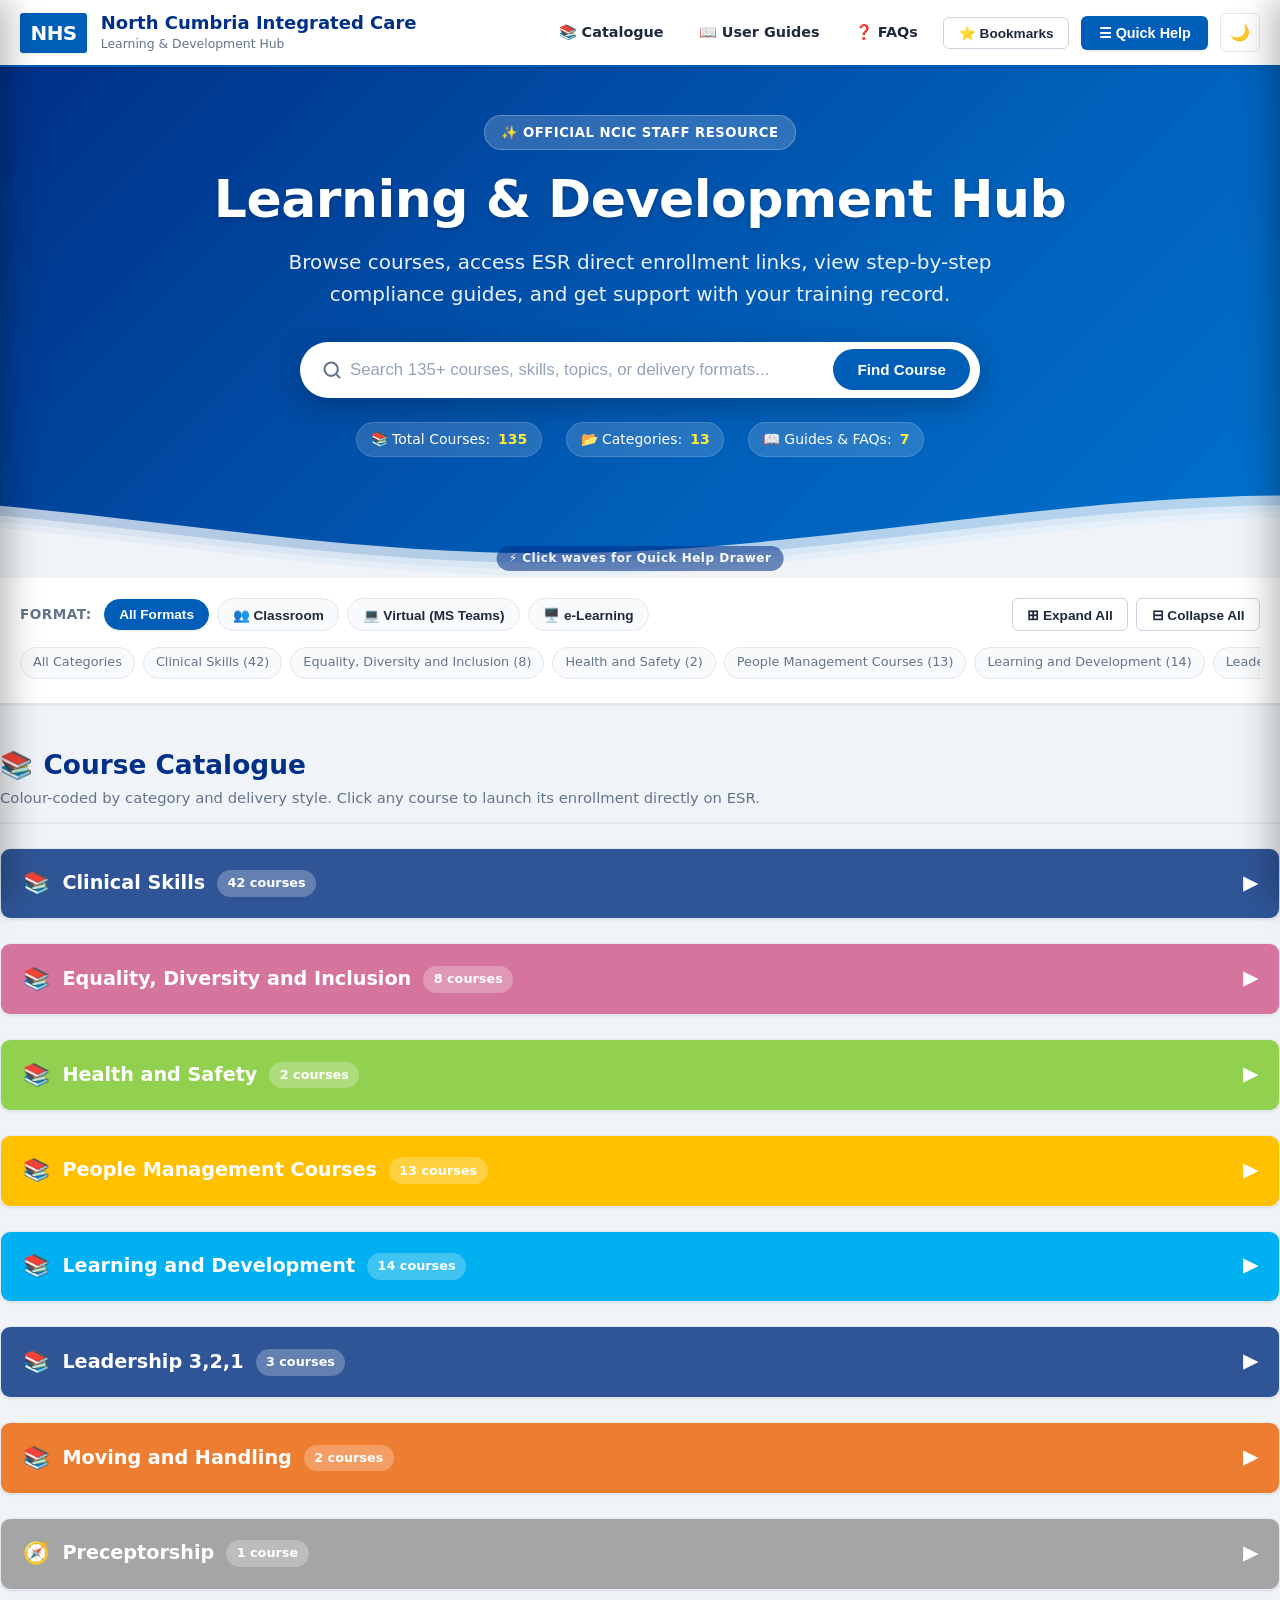
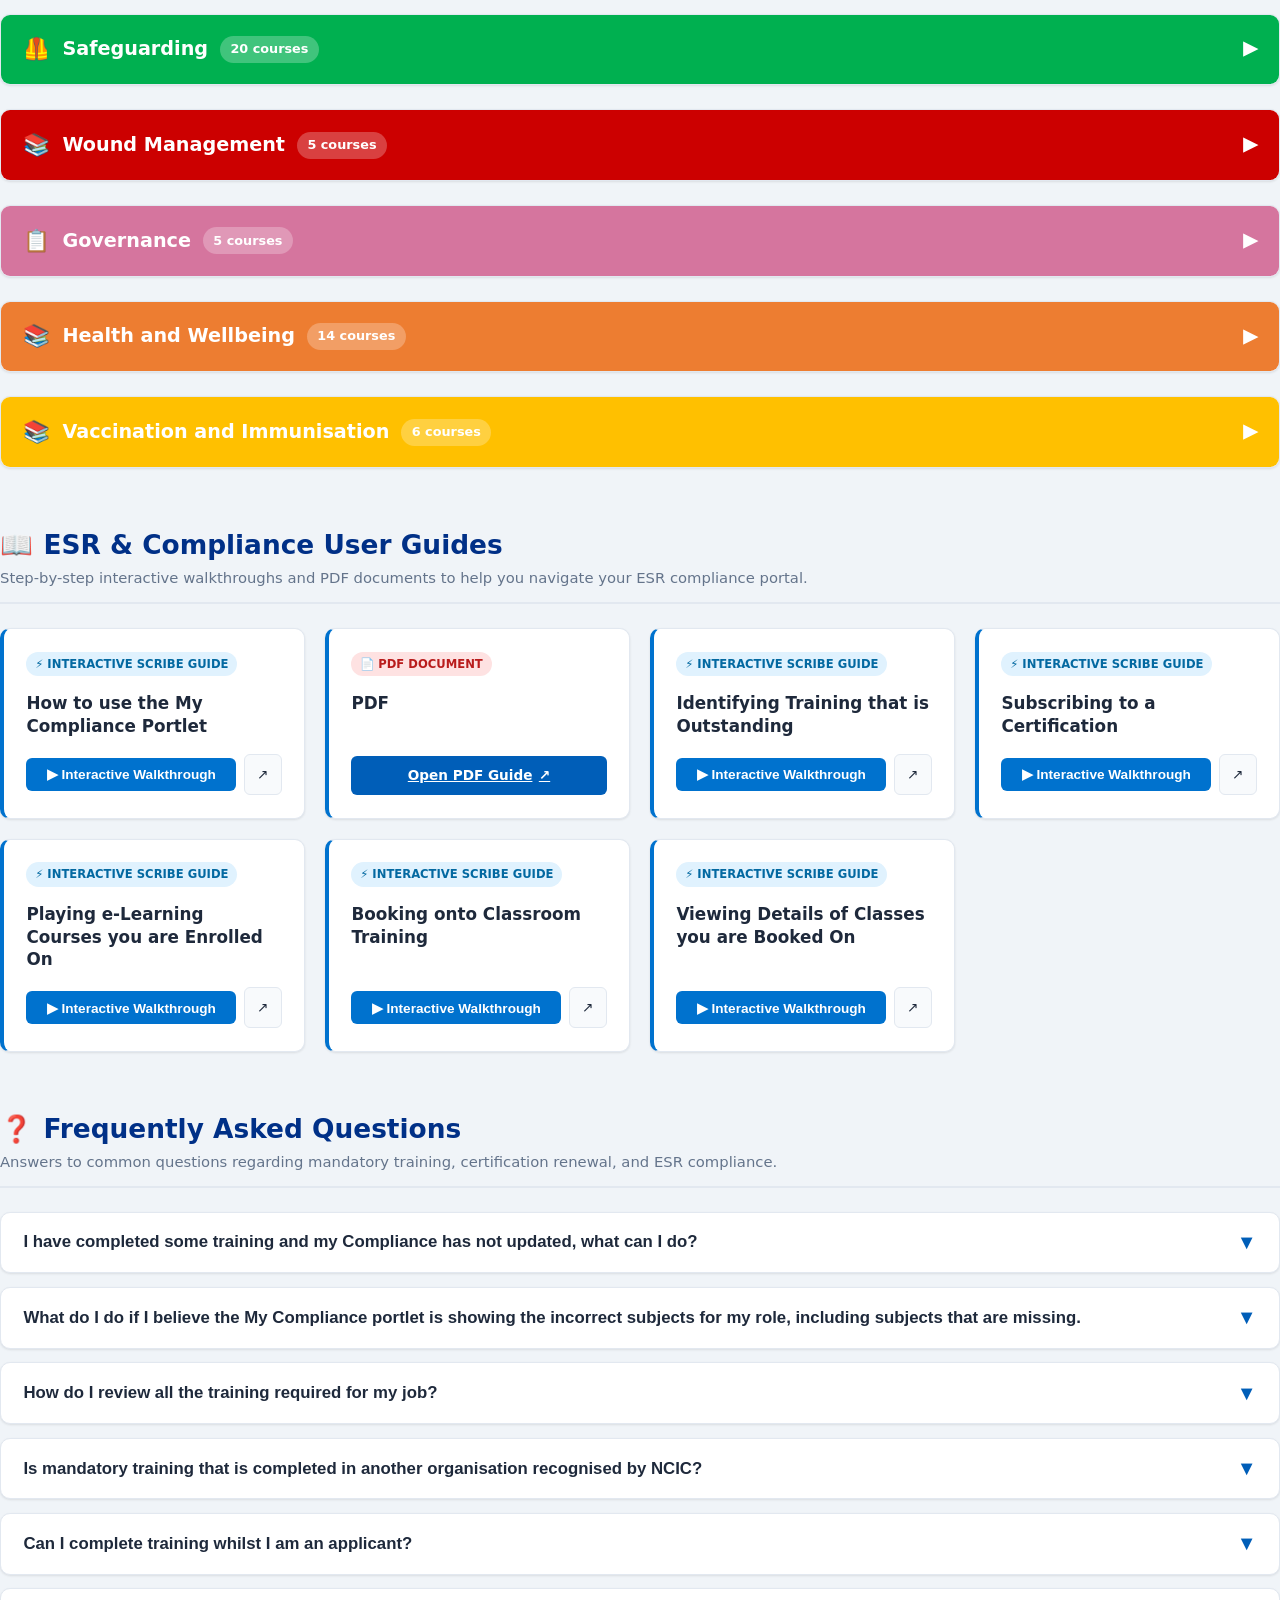
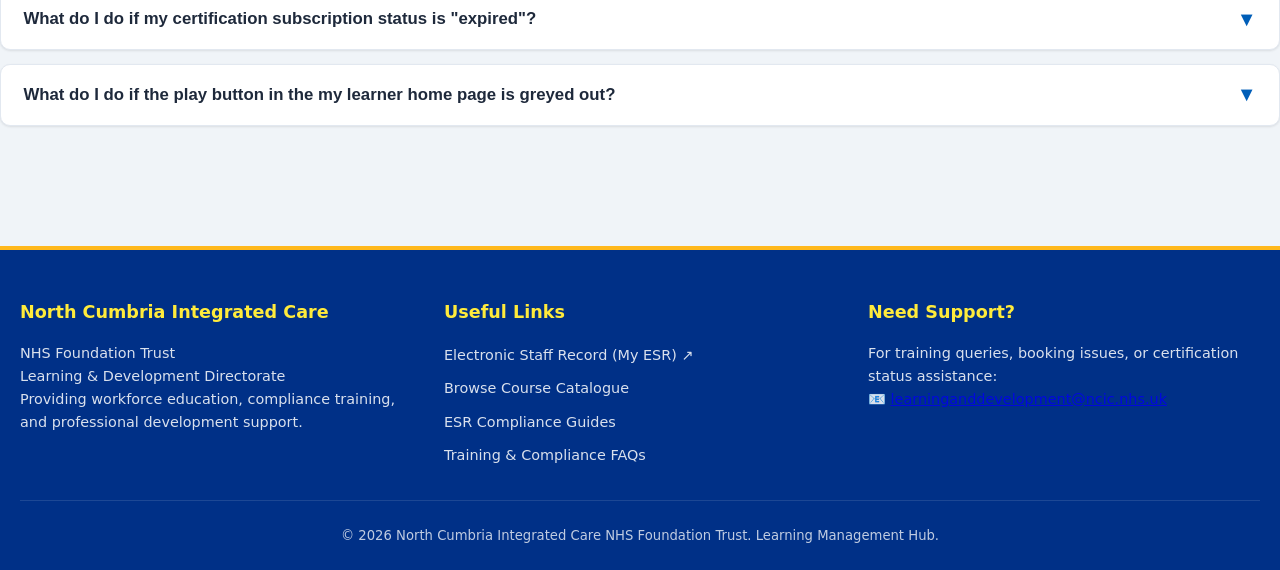
==== commit aba41dab: "modified:   index.html" ====
--- a/index.html
+++ b/index.html
@@ -1,16 +1,20 @@
 <!DOCTYPE html>
 <html lang="en-GB">
+
 <head>
   <meta charset="UTF-8">
   <meta name="viewport" content="width=device-width, initial-scale=1.0">
-  <meta name="description" content="NCIC Learning & Development Hub - Course catalogue, ESR booking links, user guides, and compliance training for North Cumbria Integrated Care NHS Foundation Trust.">
+  <meta name="description"
+    content="NCIC Learning & Development Hub - Course catalogue, ESR booking links, user guides, and compliance training for North Cumbria Integrated Care NHS Foundation Trust.">
   <meta name="theme-color" content="#005EB8">
   <title>NCIC Learning Management | Learning & Development Hub</title>
 
   <!-- Preconnect & Stylesheet -->
   <link rel="stylesheet" href="css/styles.css">
-  <link rel="icon" href="data:image/svg+xml,<svg xmlns='http://www.w3.org/2000/svg' viewBox='0 0 100 100'><rect width='100' height='100' fill='%23005EB8'/><text x='50%' y='65%' font-family='sans-serif' font-weight='bold' font-size='40' fill='white' text-anchor='middle'>NHS</text></svg>">
+  <link rel="icon"
+    href="data:image/svg+xml,<svg xmlns='http://www.w3.org/2000/svg' viewBox='0 0 100 100'><rect width='100' height='100' fill='%23005EB8'/><text x='50%' y='65%' font-family='sans-serif' font-weight='bold' font-size='40' fill='white' text-anchor='middle'>NHS</text></svg>">
 </head>
+
 <body>
 
   <!-- Accessible Skip Link -->
@@ -37,7 +41,8 @@
         </ul>
 
         <!-- Bookmarks Trigger -->
-        <button id="btnBookmarksTrigger" class="btn-secondary" aria-label="View Saved Bookmarks" title="View Saved Bookmarks">
+        <button id="btnBookmarksTrigger" class="btn-secondary" aria-label="View Saved Bookmarks"
+          title="View Saved Bookmarks">
           <span>⭐ Bookmarks</span>
           <span id="bookmarkBadge" class="badge" style="display:none;">0</span>
         </button>
@@ -63,24 +68,21 @@
       <div class="hero-pill">✨ Official NCIC Staff Resource</div>
       <h1 class="hero-title">Learning &amp; Development Hub</h1>
       <p class="hero-description">
-        Browse courses, access ESR direct enrollment links, view step-by-step compliance guides, and get support with your training record.
+        Browse courses, access ESR direct enrollment links, view step-by-step compliance guides, and get support with
+        your training record.
       </p>
 
       <!-- Instant Live Search Bar -->
       <div class="hero-search-wrapper">
         <div class="hero-search-box">
-          <svg width="20" height="20" viewBox="0 0 24 24" fill="none" stroke="currentColor" stroke-width="2.5" stroke-linecap="round" stroke-linejoin="round" aria-hidden="true">
+          <svg width="20" height="20" viewBox="0 0 24 24" fill="none" stroke="currentColor" stroke-width="2.5"
+            stroke-linecap="round" stroke-linejoin="round" aria-hidden="true">
             <circle cx="11" cy="11" r="8"></circle>
             <line x1="21" y1="21" x2="16.65" y2="16.65"></line>
           </svg>
-          <input 
-            type="search" 
-            id="heroSearchInput" 
-            class="hero-search-input" 
-            placeholder="Search 135+ courses, skills, topics, or delivery formats..." 
-            aria-label="Search courses"
-            autocomplete="off"
-          >
+          <input type="search" id="heroSearchInput" class="hero-search-input"
+            placeholder="Search 135+ courses, skills, topics, or delivery formats..." aria-label="Search courses"
+            autocomplete="off">
           <button id="heroSearchClear" class="hero-search-clear" aria-label="Clear search input">✕</button>
           <button id="heroSearchBtn" class="hero-search-btn" aria-label="Search">Find Course</button>
         </div>
@@ -105,7 +107,8 @@
 
     <!-- Gentle Wave SVG Parallax (Clickable Trigger for Help Drawer) -->
     <div class="waves-container" id="waveClickTrigger" title="Click wave banner to open quick help">
-      <svg class="wavesflex" xmlns="http://www.w3.org/2000/svg" xmlns:xlink="http://www.w3.org/1999/xlink" viewBox="0 24 150 28" preserveAspectRatio="none" shape-rendering="auto">
+      <svg class="wavesflex" xmlns="http://www.w3.org/2000/svg" xmlns:xlink="http://www.w3.org/1999/xlink"
+        viewBox="0 24 150 28" preserveAspectRatio="none" shape-rendering="auto">
         <defs>
           <path id="gentle-wave" d="M-160 44c30 0 58-18 88-18s 58 18 88 18 58-18 88-18 58 18 88 18 v44h-352z" />
         </defs>
@@ -125,7 +128,7 @@
        ========================================================================== -->
   <section class="controls-section" aria-label="Course Filters and Navigation">
     <div class="container controls-wrapper">
-      
+
       <!-- Filter Row -->
       <div class="filter-row">
         <!-- Delivery Format Pills -->
@@ -198,8 +201,10 @@
       <div id="emptyState" class="empty-state" style="display:none;">
         <div class="empty-state-icon">🔍</div>
         <h3>No courses found</h3>
-        <p>We couldn't find any courses matching your current search and format filters. Try adjusting your keywords or clearing the filter.</p>
-        <button class="btn-secondary" onclick="document.getElementById('resultsResetBtn').click()">Clear All Filters</button>
+        <p>We couldn't find any courses matching your current search and format filters. Try adjusting your keywords or
+          clearing the filter.</p>
+        <button class="btn-secondary" onclick="document.getElementById('resultsResetBtn').click()">Clear All
+          Filters</button>
       </div>
     </section>
 
@@ -256,7 +261,7 @@
       <button id="btnHelpClose" class="btn-drawer-close" aria-label="Close help drawer">✕</button>
     </div>
     <div class="drawer-body">
-      
+
       <!-- Quick Navigation -->
       <div>
         <div class="drawer-section-title">Quick Navigation</div>
@@ -287,31 +292,36 @@
         <div class="drawer-section-title">Essential User Guides</div>
         <ul class="drawer-links-list">
           <li class="drawer-link-item">
-            <a href="https://scribehow.com/embed/How_to_Use_the_Compliance_Portlet__9dOjYztbRxGKyPVBHEPkZg" target="_blank" rel="noopener noreferrer">
+            <a href="https://scribehow.com/embed/How_to_Use_the_Compliance_Portlet__9dOjYztbRxGKyPVBHEPkZg"
+              target="_blank" rel="noopener noreferrer">
               <span>How to use My Compliance Portlet</span>
               <span>↗</span>
             </a>
           </li>
           <li class="drawer-link-item">
-            <a href="https://my.esr.nhs.uk/dashboard/webdav/cumbria-partnership-nhs-trust-262-/document_library/L%26D/HowtoUsetheCompliancePortlet.pdf" target="_blank" rel="noopener noreferrer">
+            <a href="https://my.esr.nhs.uk/dashboard/webdav/cumbria-partnership-nhs-trust-262-/document_library/L%26D/HowtoUsetheCompliancePortlet.pdf"
+              target="_blank" rel="noopener noreferrer">
               <span>Compliance Portlet (PDF Guide)</span>
               <span>↗</span>
             </a>
           </li>
           <li class="drawer-link-item">
-            <a href="https://scribehow.com/shared/How_to_Use_the_Compliance_Portlet_Copy__2Xdu0UgvQhKTuyWdU_F2lA#e8ec4826" target="_blank" rel="noopener noreferrer">
+            <a href="https://scribehow.com/shared/How_to_Use_the_Compliance_Portlet_Copy__2Xdu0UgvQhKTuyWdU_F2lA#e8ec4826"
+              target="_blank" rel="noopener noreferrer">
               <span>Subscribing to a Certification</span>
               <span>↗</span>
             </a>
           </li>
           <li class="drawer-link-item">
-            <a href="https://scribehow.com/shared/How_to_Use_the_Compliance_Portlet_Copy__2Xdu0UgvQhKTuyWdU_F2lA#684f48f5" target="_blank" rel="noopener noreferrer">
+            <a href="https://scribehow.com/shared/How_to_Use_the_Compliance_Portlet_Copy__2Xdu0UgvQhKTuyWdU_F2lA#684f48f5"
+              target="_blank" rel="noopener noreferrer">
               <span>Playing e-Learning Courses</span>
               <span>↗</span>
             </a>
           </li>
           <li class="drawer-link-item">
-            <a href="https://scribehow.com/shared/How_to_Use_the_Compliance_Portlet_Copy__2Xdu0UgvQhKTuyWdU_F2lA#22b100c3" target="_blank" rel="noopener noreferrer">
+            <a href="https://scribehow.com/shared/How_to_Use_the_Compliance_Portlet_Copy__2Xdu0UgvQhKTuyWdU_F2lA#22b100c3"
+              target="_blank" rel="noopener noreferrer">
               <span>Booking onto Classroom Training</span>
               <span>↗</span>
             </a>
@@ -322,12 +332,15 @@
       <!-- Contact L&D Team Card -->
       <div class="contact-card">
         <h4>Need further assistance?</h4>
-        <p>If your training record has not updated or you have questions regarding role requirements, contact the L&amp;D Team:</p>
+        <p>If your training record has not updated or you have questions regarding role requirements, contact the
+          L&amp;D Team:</p>
         <p>
-          📧 <strong>Email:</strong> <a href="mailto:learninganddevelopment@ncic.nhs.uk">learninganddevelopment@ncic.nhs.uk</a>
+          📧 <strong>Email:</strong> <a
+            href="mailto:learninganddevelopment@ncic.nhs.uk">learninganddevelopment@ncic.nhs.uk</a>
         </p>
         <p style="font-size: 0.8rem; margin-top: 0.5rem; color: var(--text-muted);">
-          Please allow up to 24 hours for completed e-learning and subscriptions to reflect in your My Compliance portlet.
+          Please allow up to 24 hours for completed e-learning and subscriptions to reflect in your My Compliance
+          portlet.
         </p>
       </div>
 
@@ -350,8 +363,10 @@
       <ul id="bookmarksList" class="bookmarks-list">
         <!-- Rendered dynamically -->
       </ul>
-      <div style="margin-top: auto; padding-top: 1rem; border-top: 1px solid var(--border-light); display: flex; gap: 0.5rem;">
-        <button id="btnClearBookmarks" class="btn-secondary" style="flex: 1; color: var(--nhs-emergency-red); justify-content: center;">
+      <div
+        style="margin-top: auto; padding-top: 1rem; border-top: 1px solid var(--border-light); display: flex; gap: 0.5rem;">
+        <button id="btnClearBookmarks" class="btn-secondary"
+          style="flex: 1; color: var(--nhs-emergency-red); justify-content: center;">
           Clear All
         </button>
         <button class="btn-secondary" onclick="window.print()" style="flex: 1; justify-content: center;">
@@ -371,7 +386,8 @@
         <button id="btnGuideModalClose" class="btn-modal-close" aria-label="Close walkthrough modal">✕</button>
       </div>
       <div class="modal-body">
-        <iframe id="guideModalIframe" class="modal-iframe" title="ScribeHow Walkthrough Viewer" src="about:blank" allowfullscreen></iframe>
+        <iframe id="guideModalIframe" class="modal-iframe" title="ScribeHow Walkthrough Viewer" src="about:blank"
+          allowfullscreen></iframe>
       </div>
     </div>
   </div>
@@ -396,7 +412,8 @@
         <div class="footer-col">
           <h4>Useful Links</h4>
           <ul class="footer-links">
-            <li><a href="https://my.esr.nhs.uk" target="_blank" rel="noopener noreferrer">Electronic Staff Record (My ESR) ↗</a></li>
+            <li><a href="https://my.esr.nhs.uk" target="_blank" rel="noopener noreferrer">Electronic Staff Record (My
+                ESR) ↗</a></li>
             <li><a href="#catalogue">Browse Course Catalogue</a></li>
             <li><a href="#guides">ESR Compliance Guides</a></li>
             <li><a href="#faqs">Training &amp; Compliance FAQs</a></li>
@@ -411,7 +428,7 @@
         </div>
       </div>
       <div class="footer-bottom">
-        <p>&copy; 2026 North Cumbria Integrated Care NHS Foundation Trust. Standalone Learning Management Hub.</p>
+        <p>&copy; 2026 North Cumbria Integrated Care NHS Foundation Trust. Learning Management Hub.</p>
       </div>
     </div>
   </footer>
@@ -420,4 +437,5 @@
   <script src="js/data.js"></script>
   <script src="js/app.js"></script>
 </body>
-</html>
+
+</html>
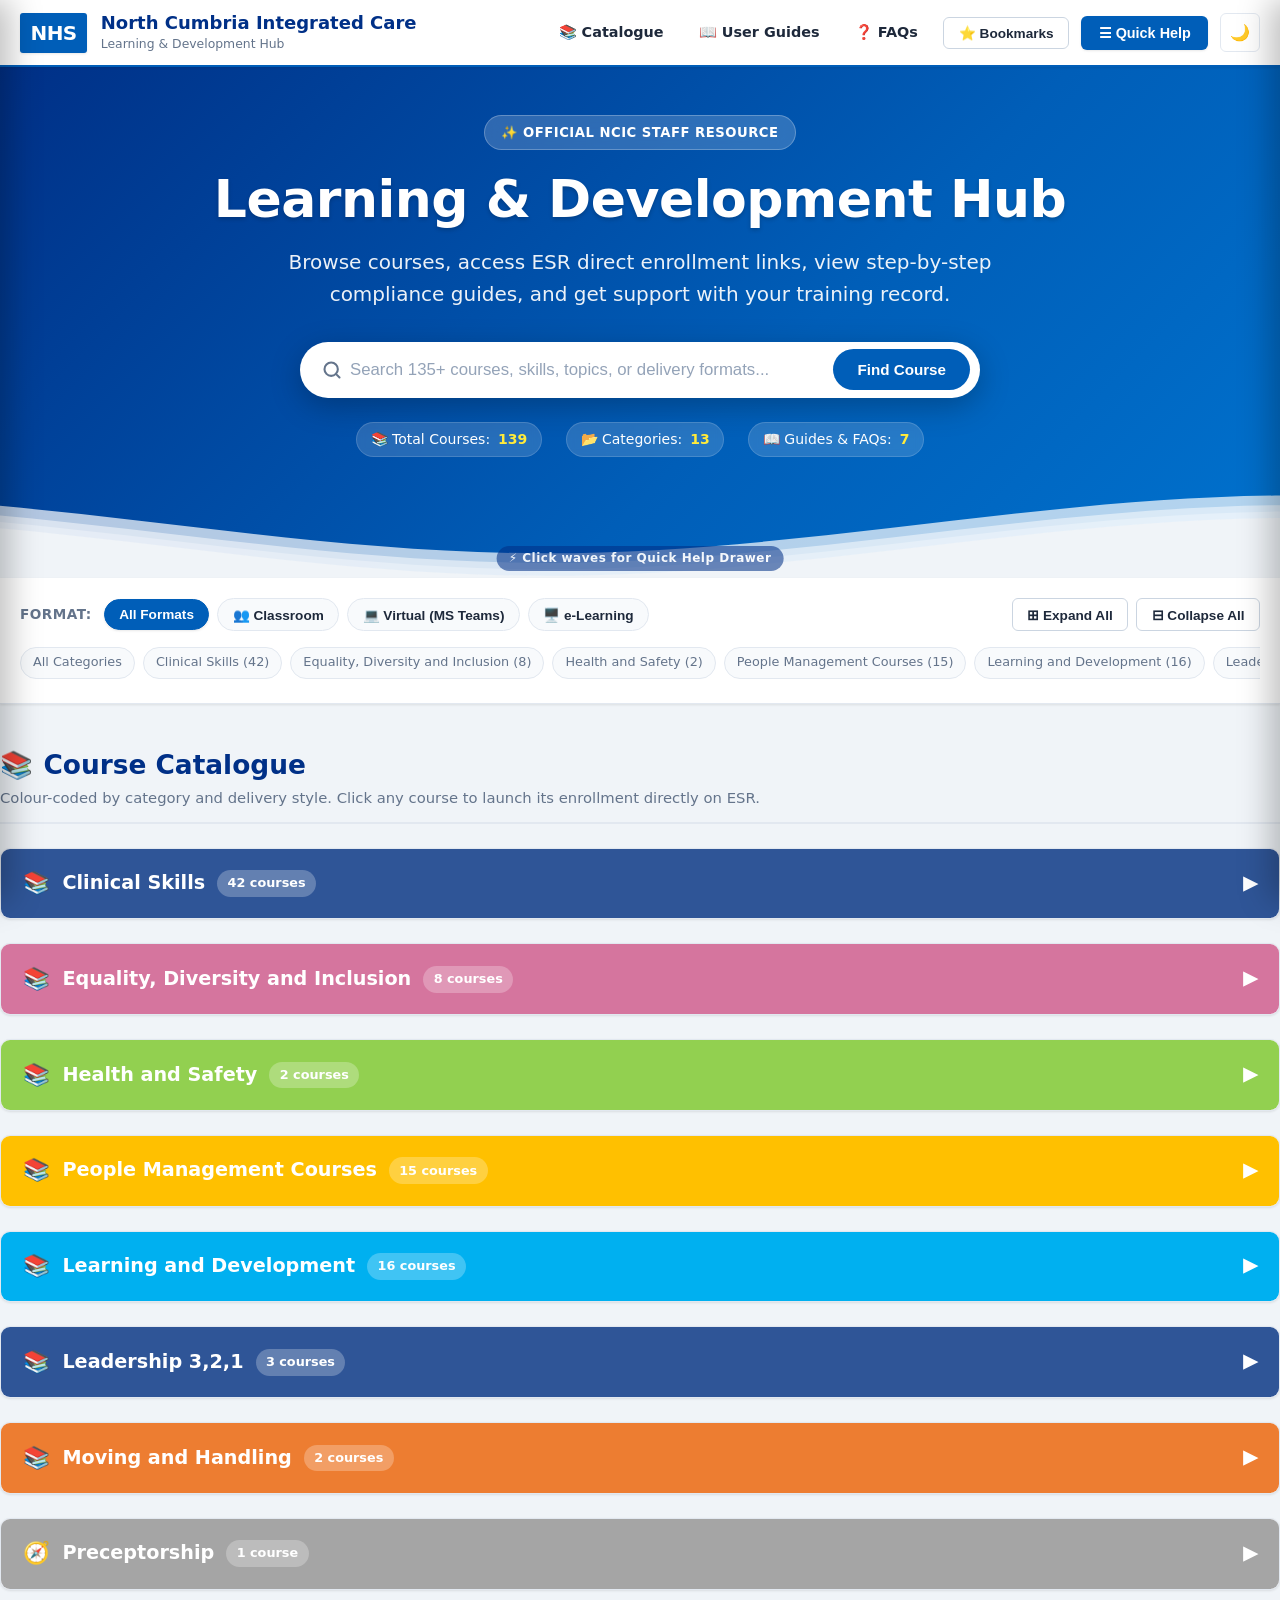
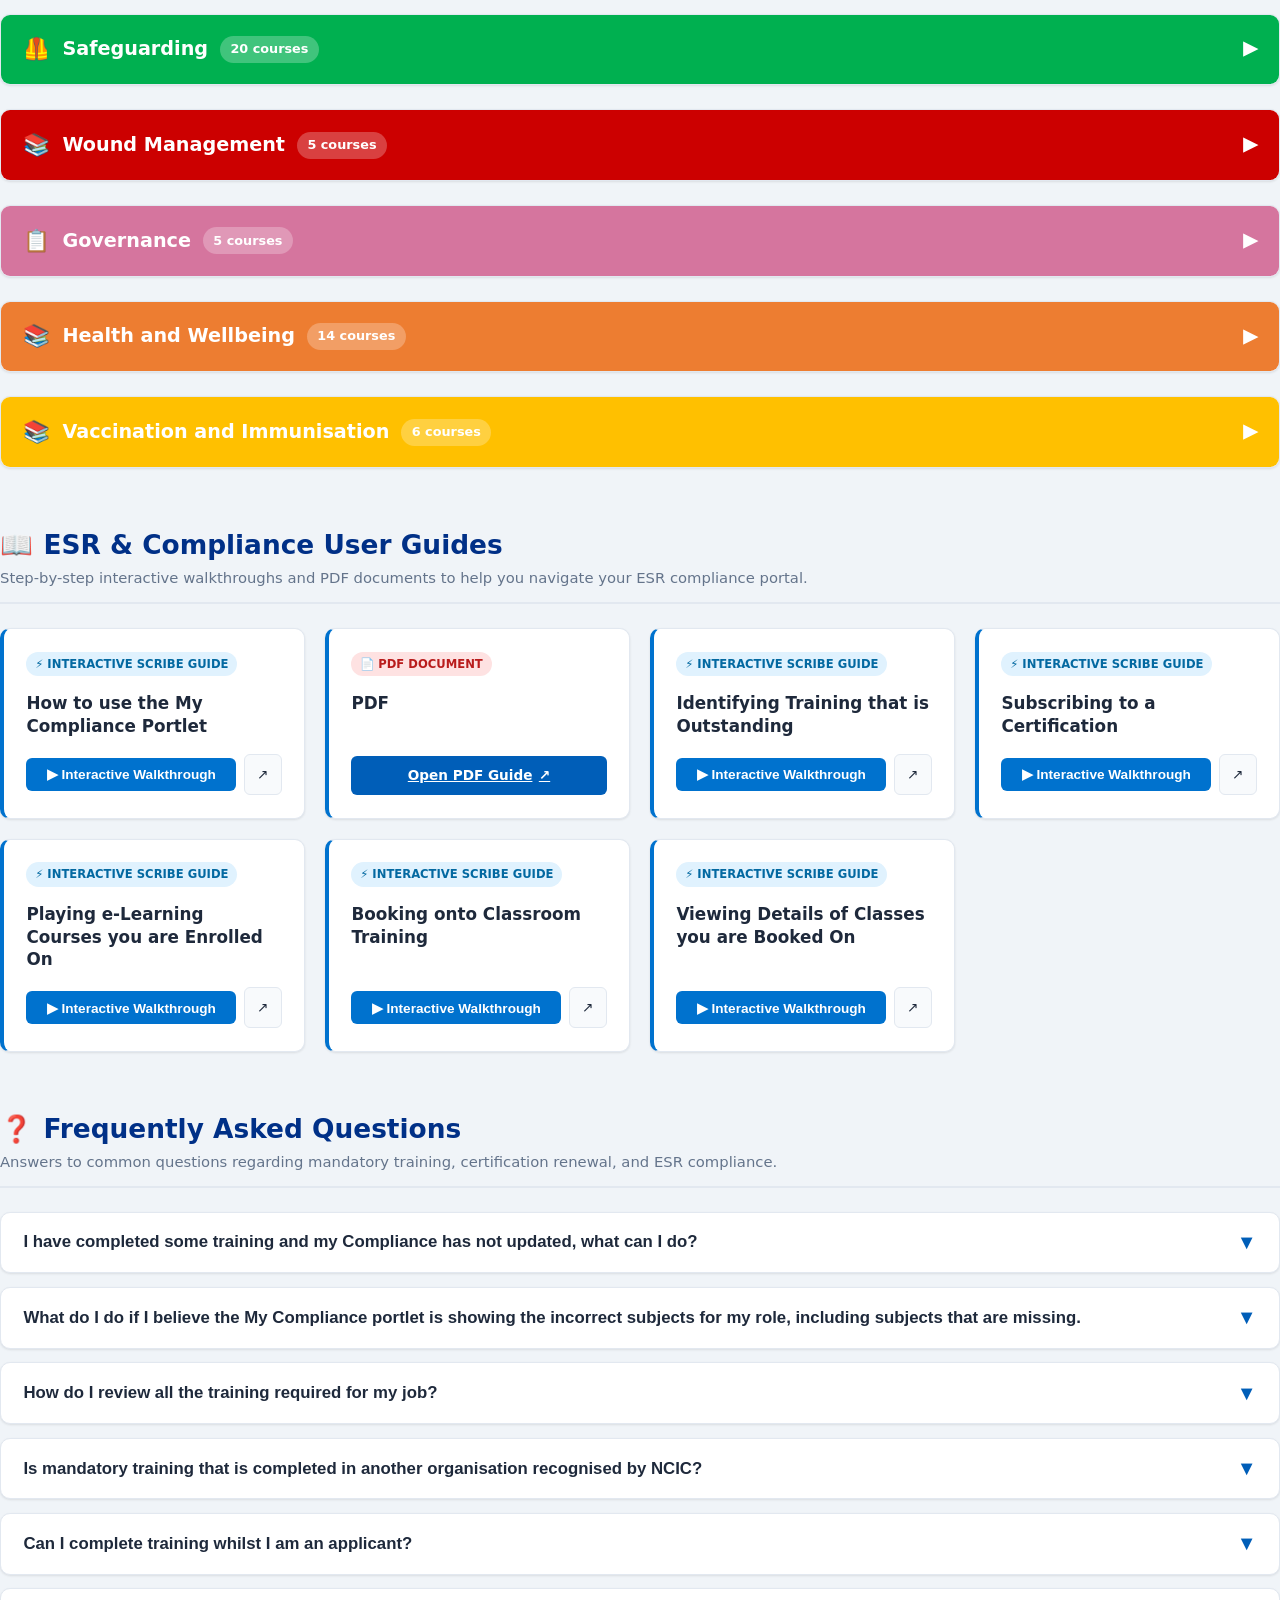
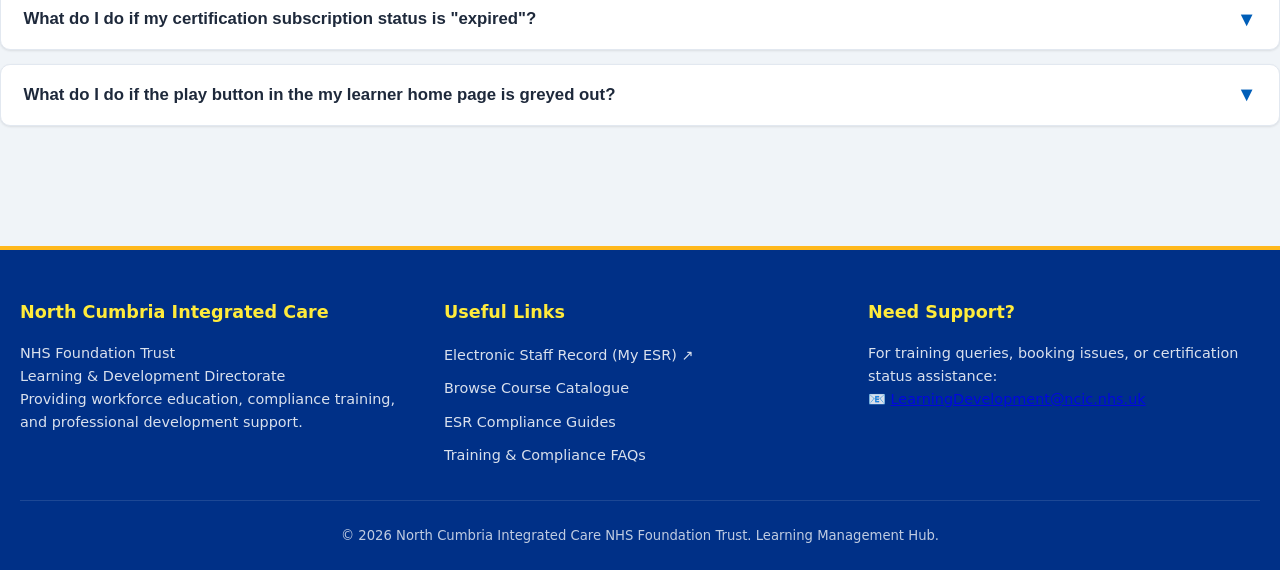
==== commit bc81fdef: "modified:   ESR-LifeRay-Snippet.html 	modified:   index.html 	modified:   js/data.js" ====
--- a/index.html
+++ b/index.html
@@ -336,7 +336,7 @@
           L&amp;D Team:</p>
         <p>
           📧 <strong>Email:</strong> <a
-            href="mailto:learninganddevelopment@ncic.nhs.uk">learninganddevelopment@ncic.nhs.uk</a>
+            href="mailto:LearningDevelopment@ncic.nhs.uk">LearningDevelopment@ncic.nhs.uk</a>
         </p>
         <p style="font-size: 0.8rem; margin-top: 0.5rem; color: var(--text-muted);">
           Please allow up to 24 hours for completed e-learning and subscriptions to reflect in your My Compliance
@@ -423,7 +423,7 @@
           <h4>Need Support?</h4>
           <p>
             For training queries, booking issues, or certification status assistance:<br>
-            📧 <a href="mailto:learninganddevelopment@ncic.nhs.uk">learninganddevelopment@ncic.nhs.uk</a>
+            📧 <a href="mailto:LearningDevelopment@ncic.nhs.uk">LearningDevelopment@ncic.nhs.uk</a>
           </p>
         </div>
       </div>
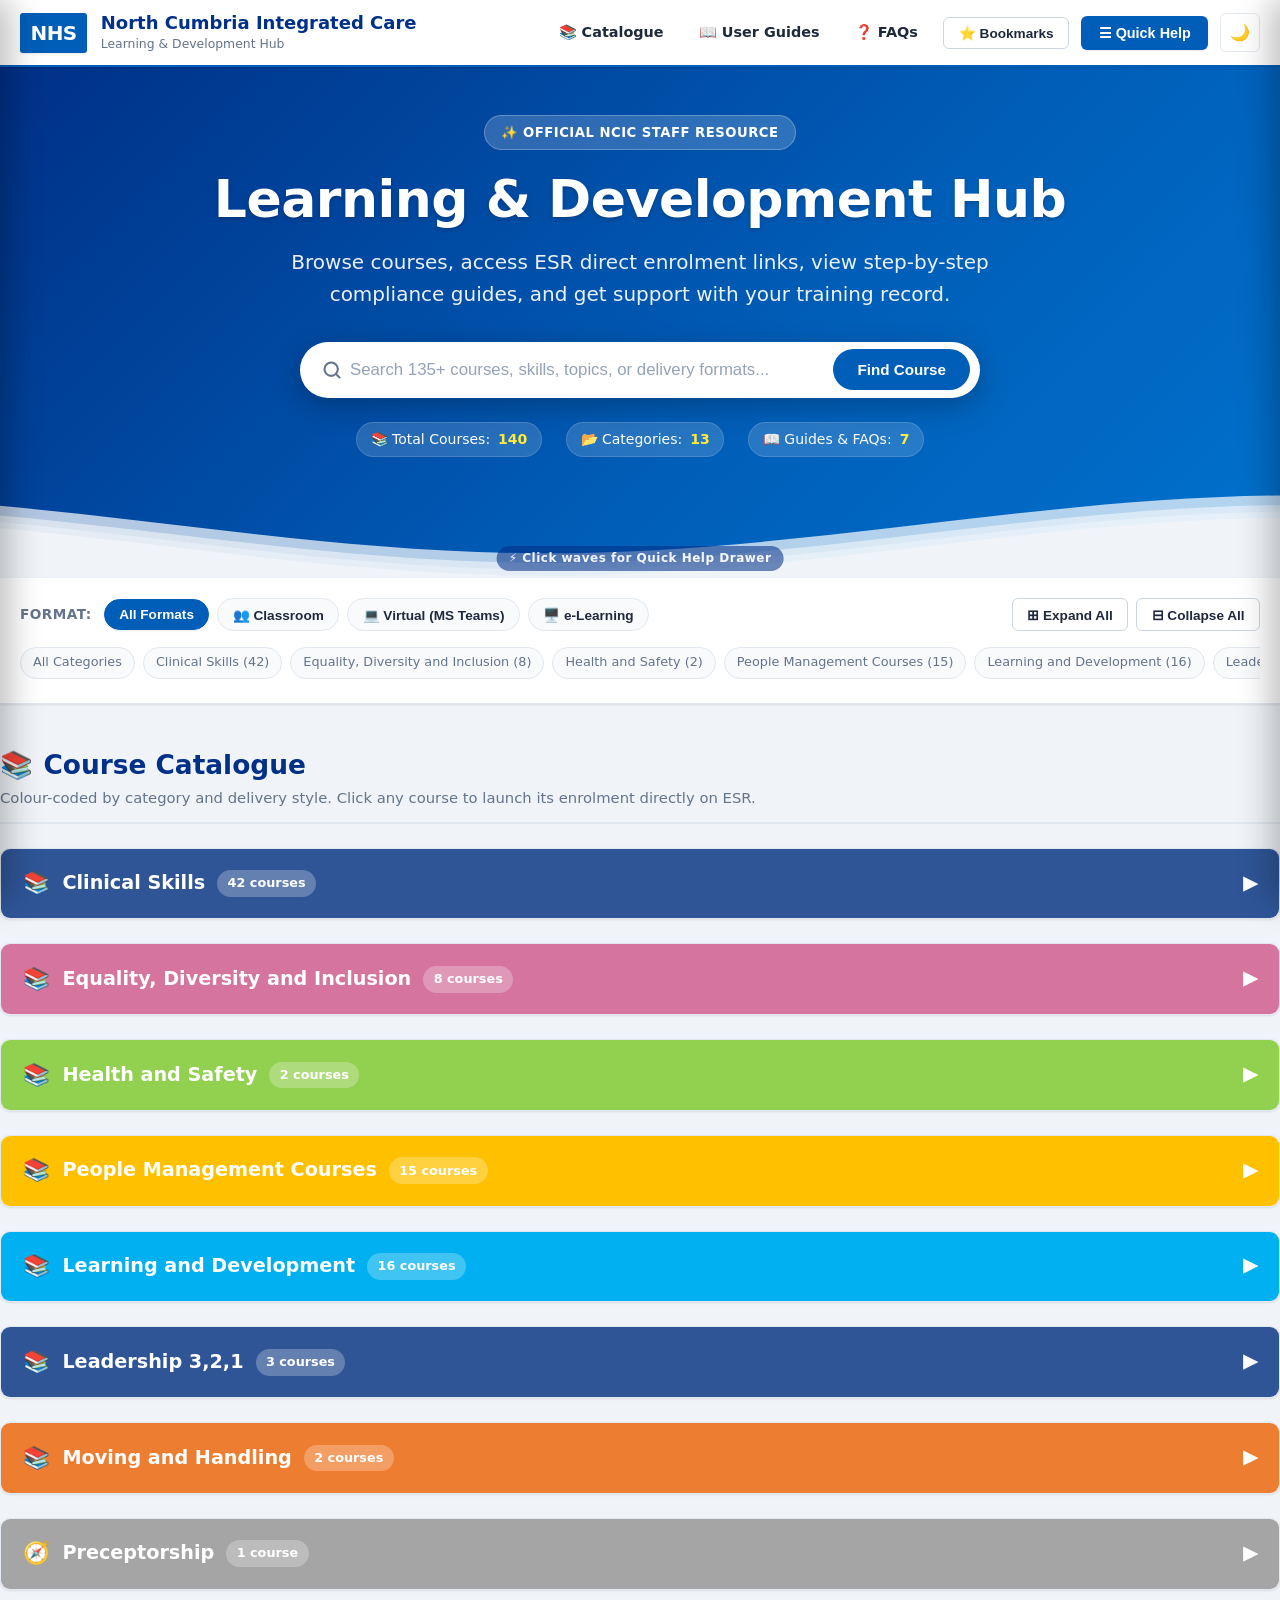
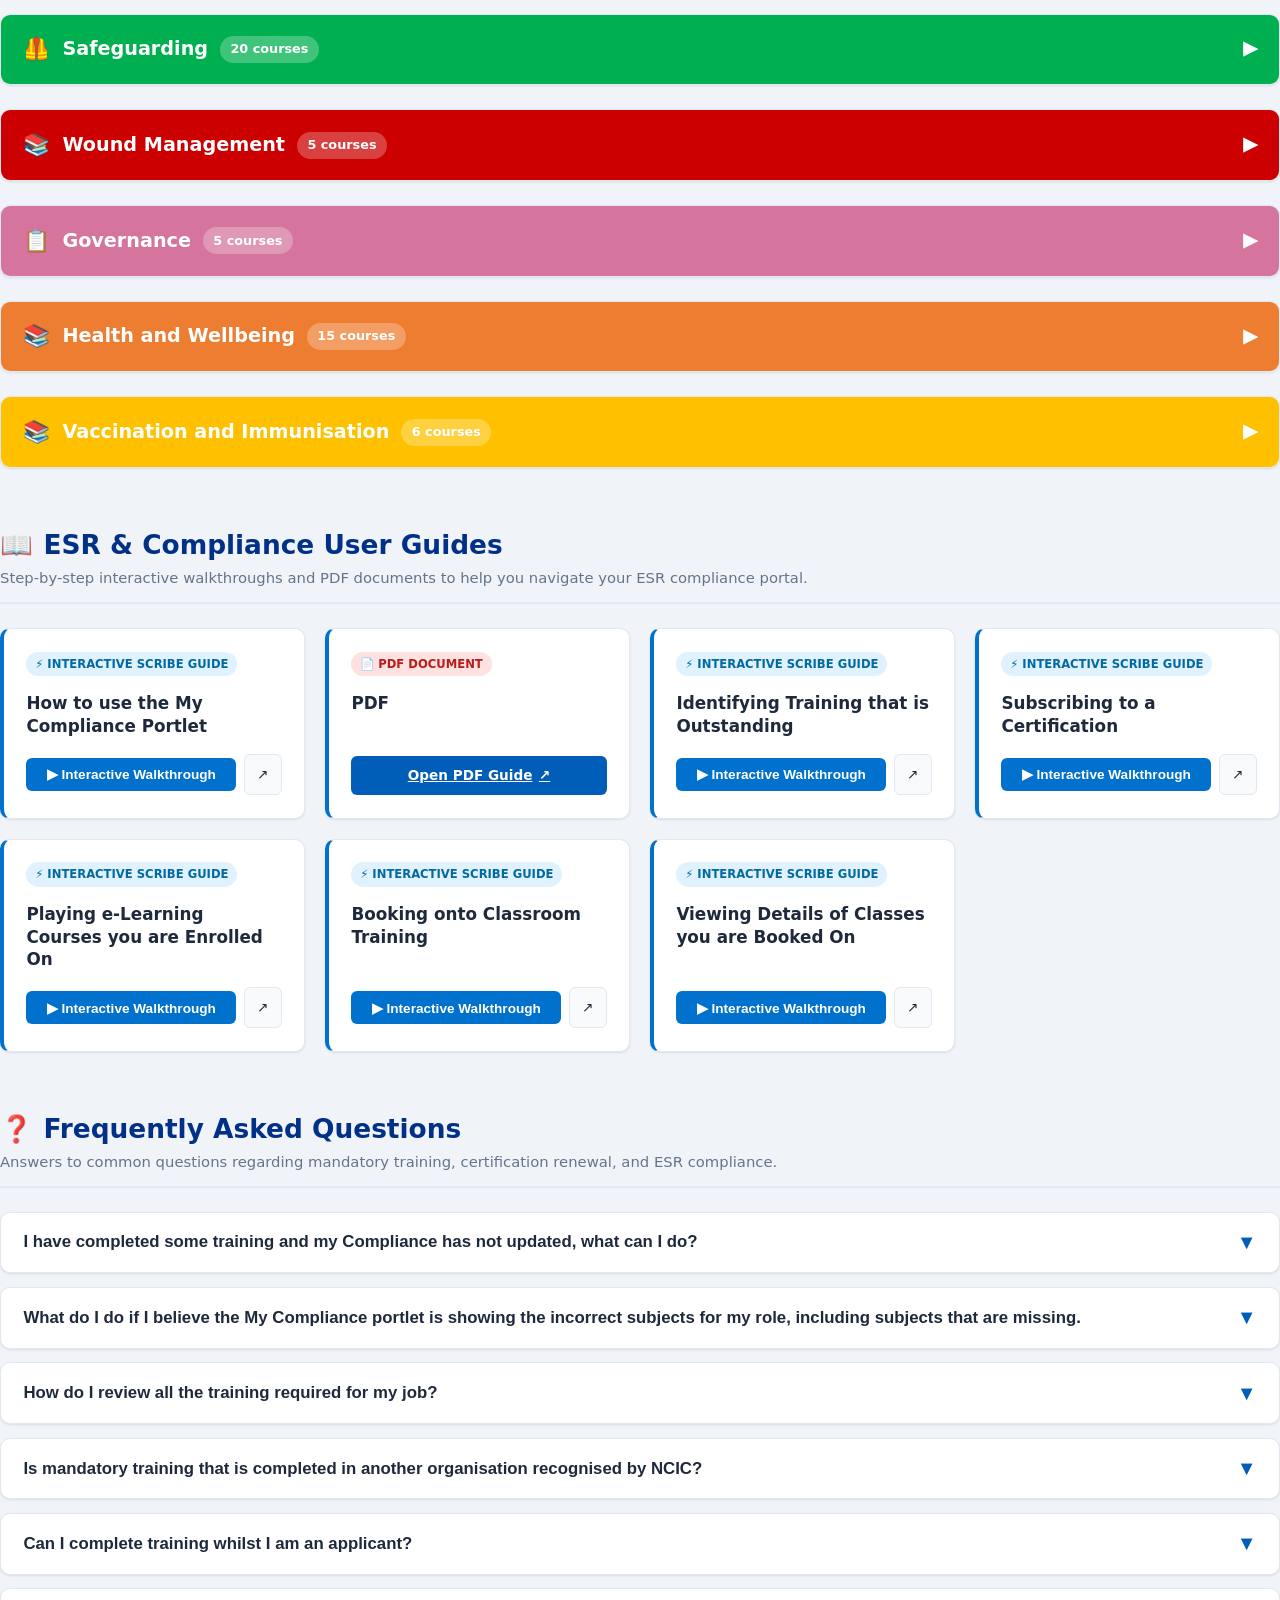
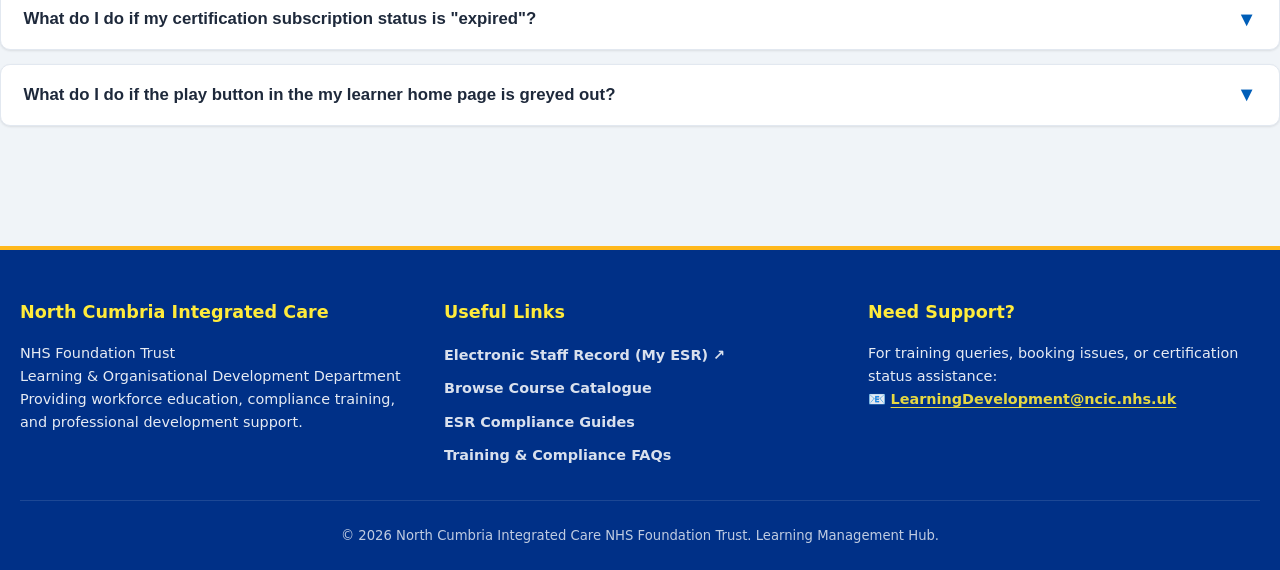
==== commit 0f7df589: "modified:   ESR-LifeRay-Snippet.html 	modified:   README.md 	new file:   codepen-all-in-one.txt 	new" ====
--- a/index.html
+++ b/index.html
@@ -68,7 +68,7 @@
       <div class="hero-pill">✨ Official NCIC Staff Resource</div>
       <h1 class="hero-title">Learning &amp; Development Hub</h1>
       <p class="hero-description">
-        Browse courses, access ESR direct enrollment links, view step-by-step compliance guides, and get support with
+        Browse courses, access ESR direct enrolment links, view step-by-step compliance guides, and get support with
         your training record.
       </p>
 
@@ -187,7 +187,7 @@
             <span>📚</span> Course Catalogue
           </h2>
           <p class="section-subtitle">
-            Colour-coded by category and delivery style. Click any course to launch its enrollment directly on ESR.
+            Colour-coded by category and delivery style. Click any course to launch its enrolment directly on ESR.
           </p>
         </div>
       </div>
@@ -268,7 +268,7 @@
         <ul class="drawer-links-list">
           <li class="drawer-link-item">
             <a href="#catalogue" onclick="NCICApp.closeHelpDrawer()">
-              <span>📚 Course Catalogue (135 Courses)</span>
+              <span>📚 Course Catalogue</span>
               <span>→</span>
             </a>
           </li>
@@ -405,7 +405,7 @@
           <h4>North Cumbria Integrated Care</h4>
           <p>
             NHS Foundation Trust<br>
-            Learning &amp; Development Directorate<br>
+            Learning &amp; Organisational Development Department<br>
             Providing workforce education, compliance training, and professional development support.
           </p>
         </div>
--- a/css/styles.css
+++ b/css/styles.css
@@ -1464,8 +1464,31 @@
 
 .footer-col p {
   font-size: 0.9rem;
-  opacity: 0.85;
+  opacity: 0.9;
   line-height: 1.6;
+}
+
+.footer-col p a,
+.footer-col a {
+  color: var(--nhs-warm-yellow);
+  font-weight: 700;
+  text-decoration: underline;
+  text-underline-offset: 3px;
+  transition: color var(--transition-fast), opacity var(--transition-fast);
+}
+
+.footer-col p a:hover,
+.footer-col a:hover {
+  color: #FFFFFF;
+  text-decoration: underline;
+}
+
+.footer-col p a:focus-visible,
+.footer-col a:focus-visible {
+  outline: 3px solid var(--nhs-yellow);
+  outline-offset: 2px;
+  background-color: rgba(255, 255, 255, 0.15);
+  border-radius: var(--radius-sm);
 }
 
 .footer-links {
